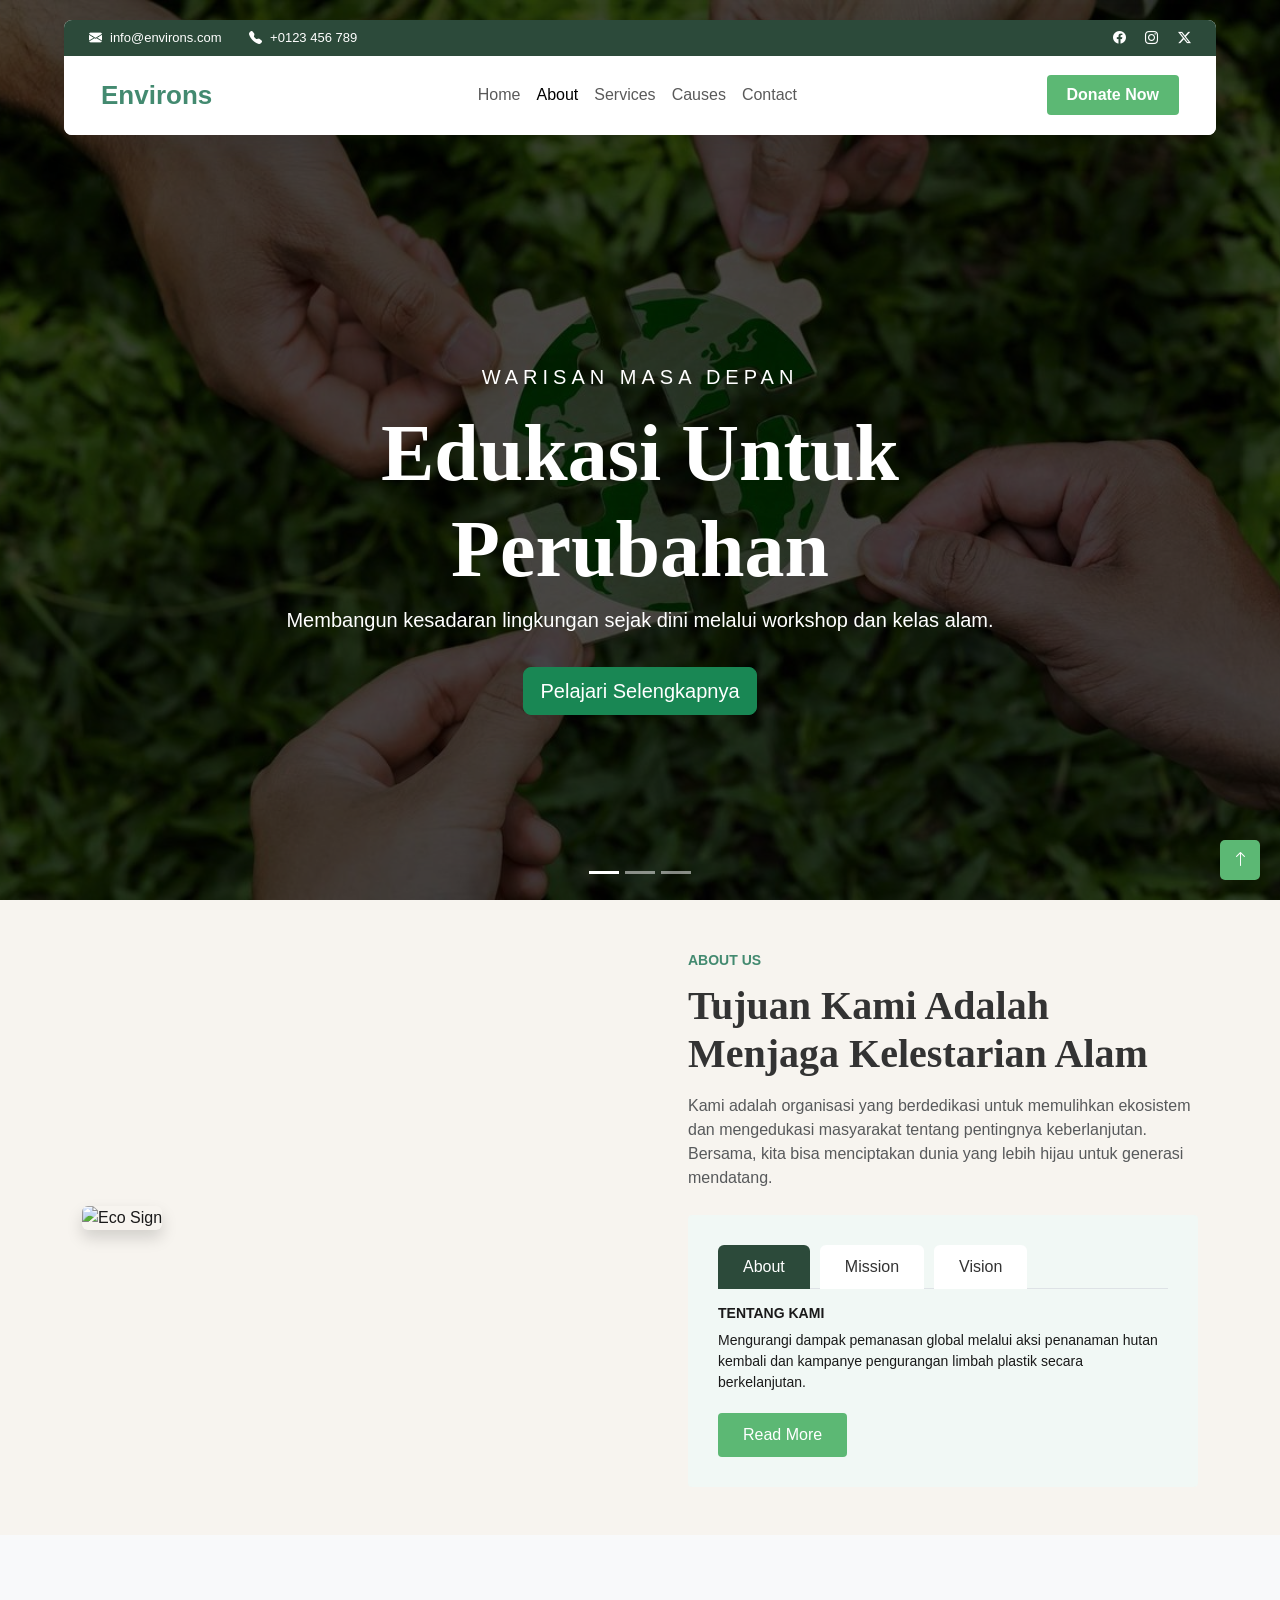
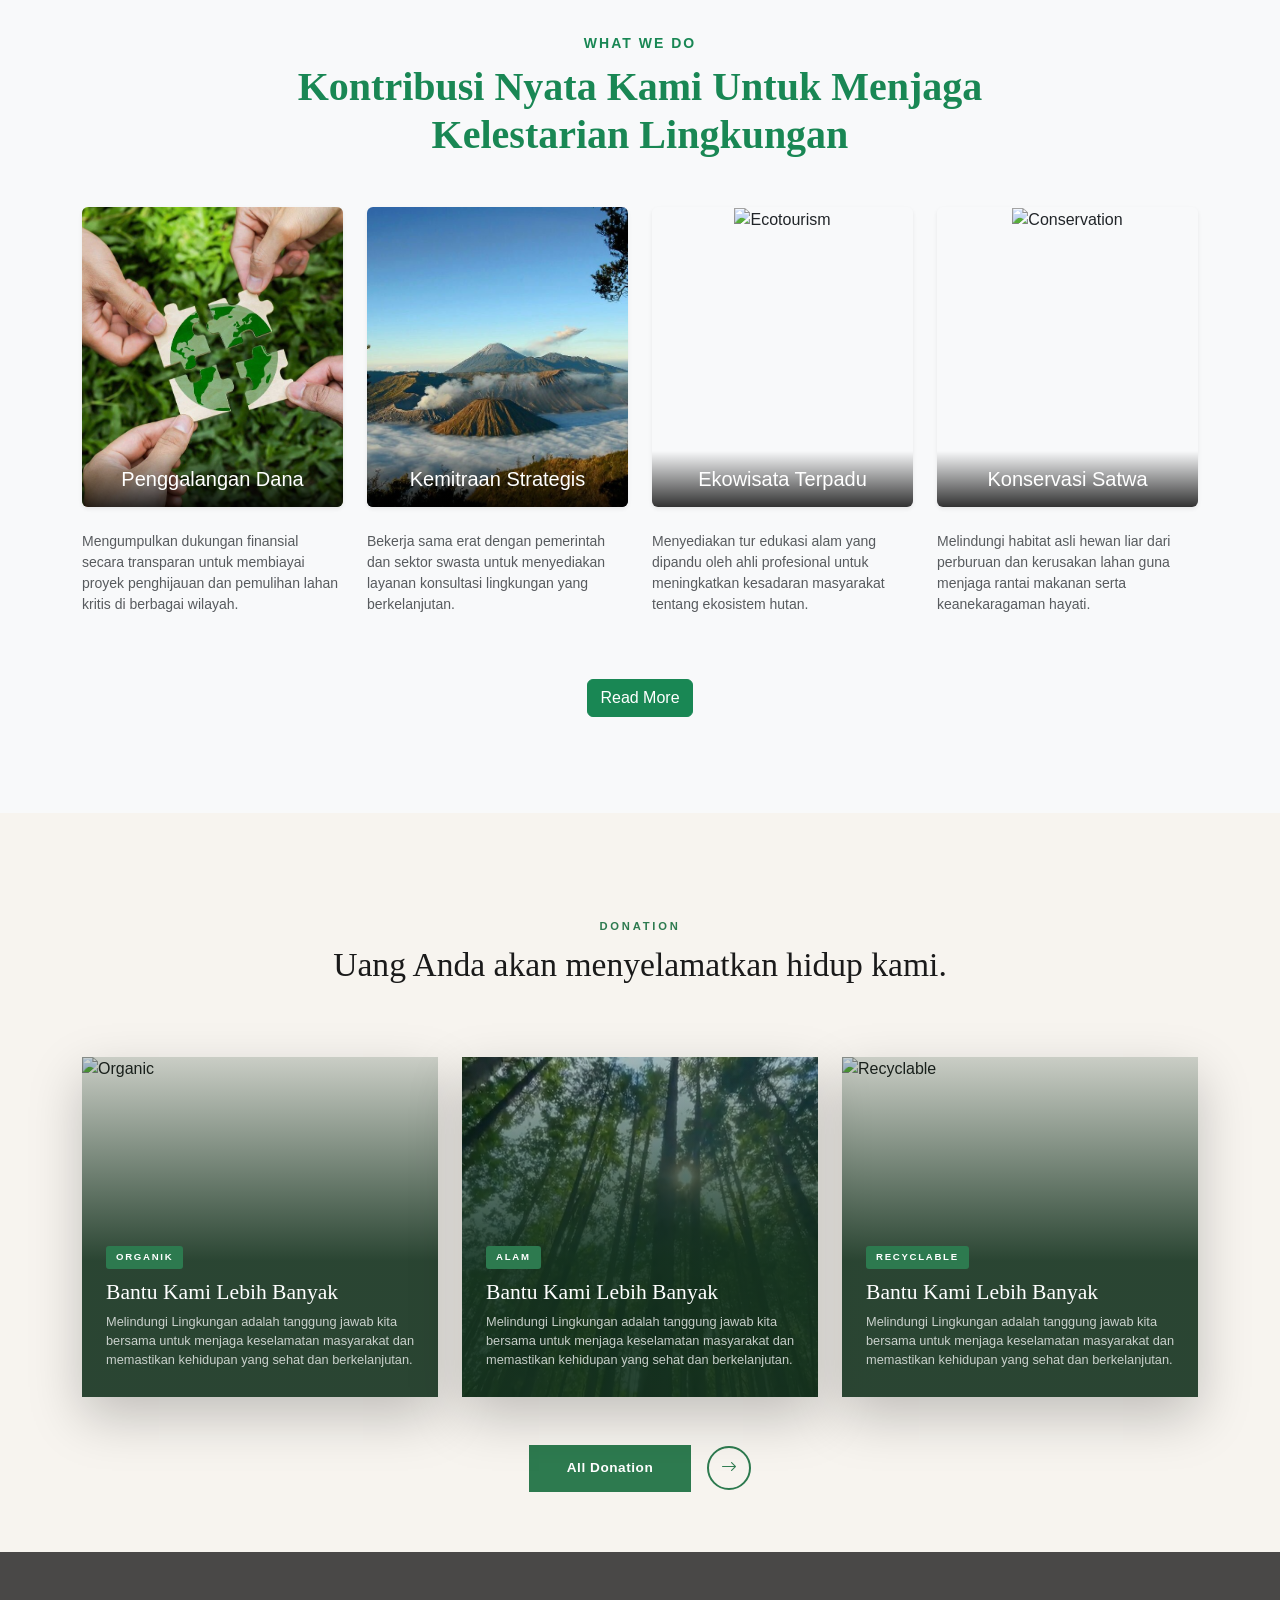
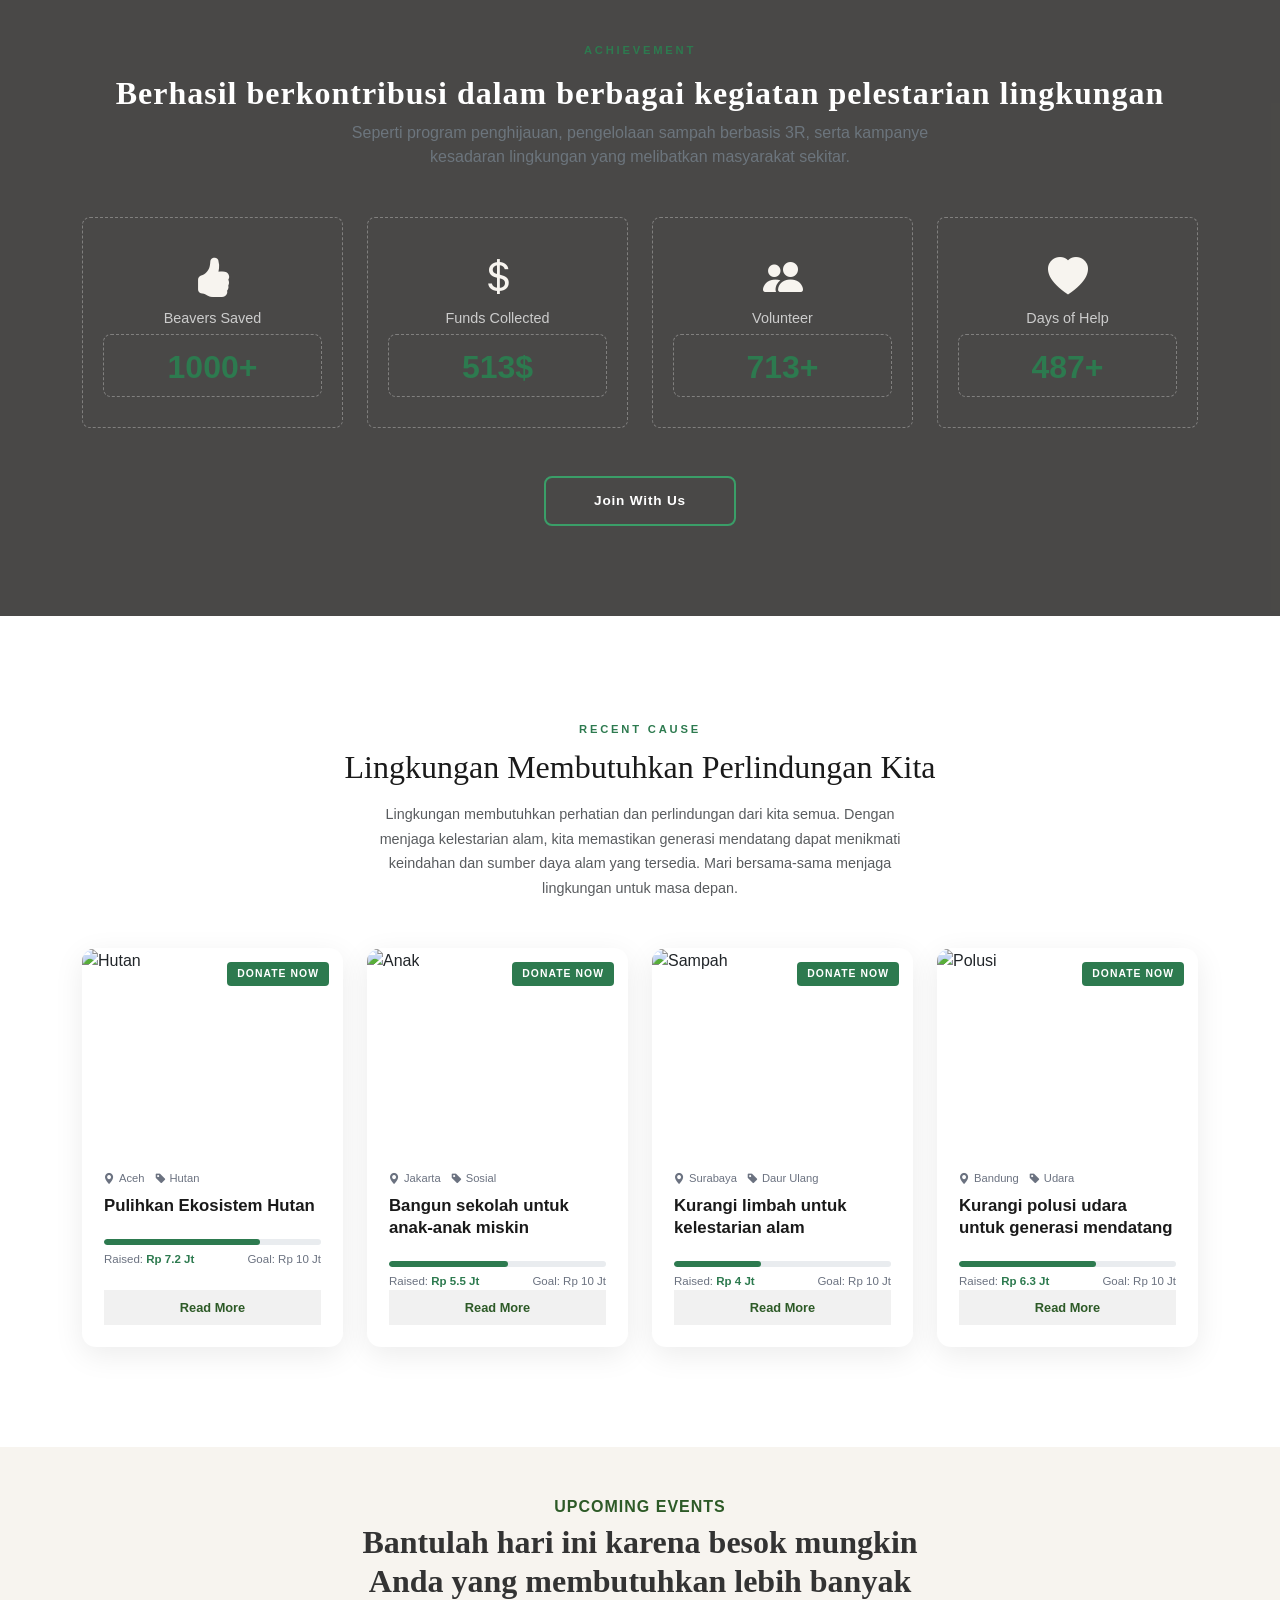
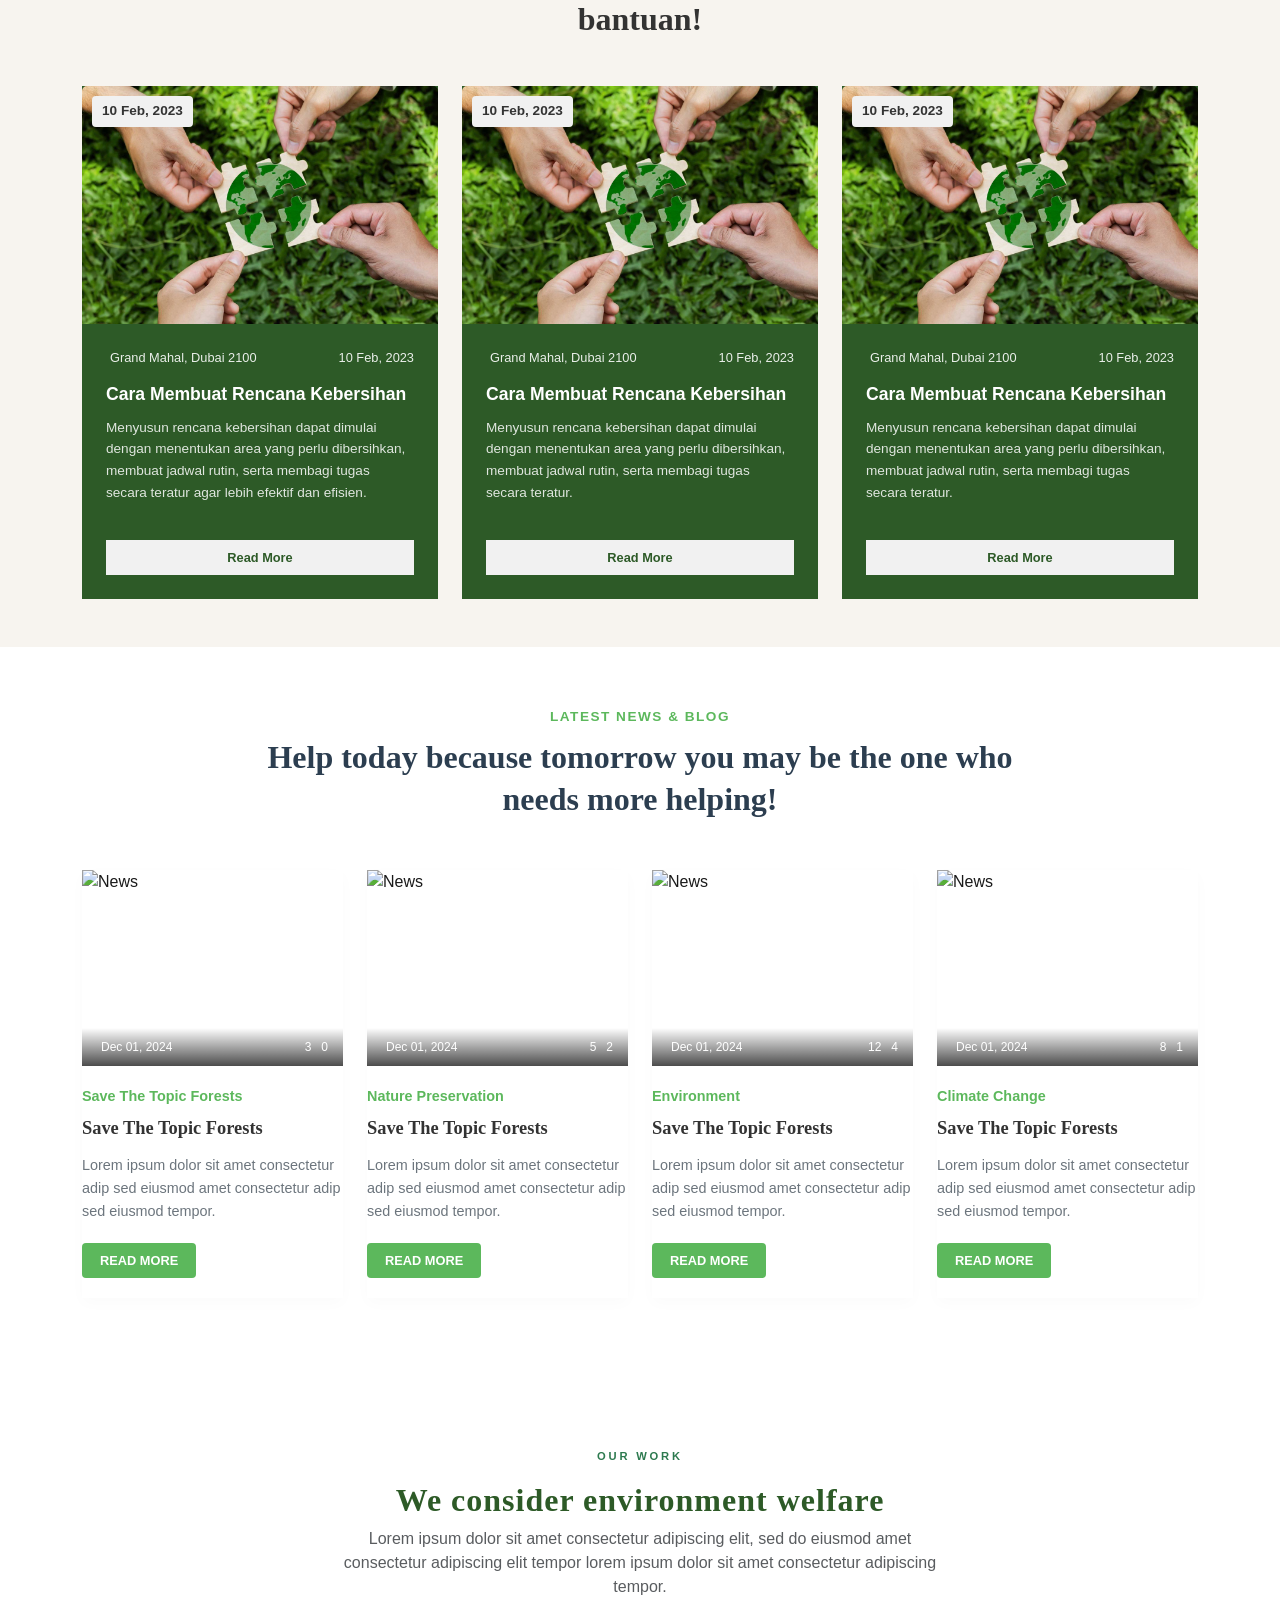
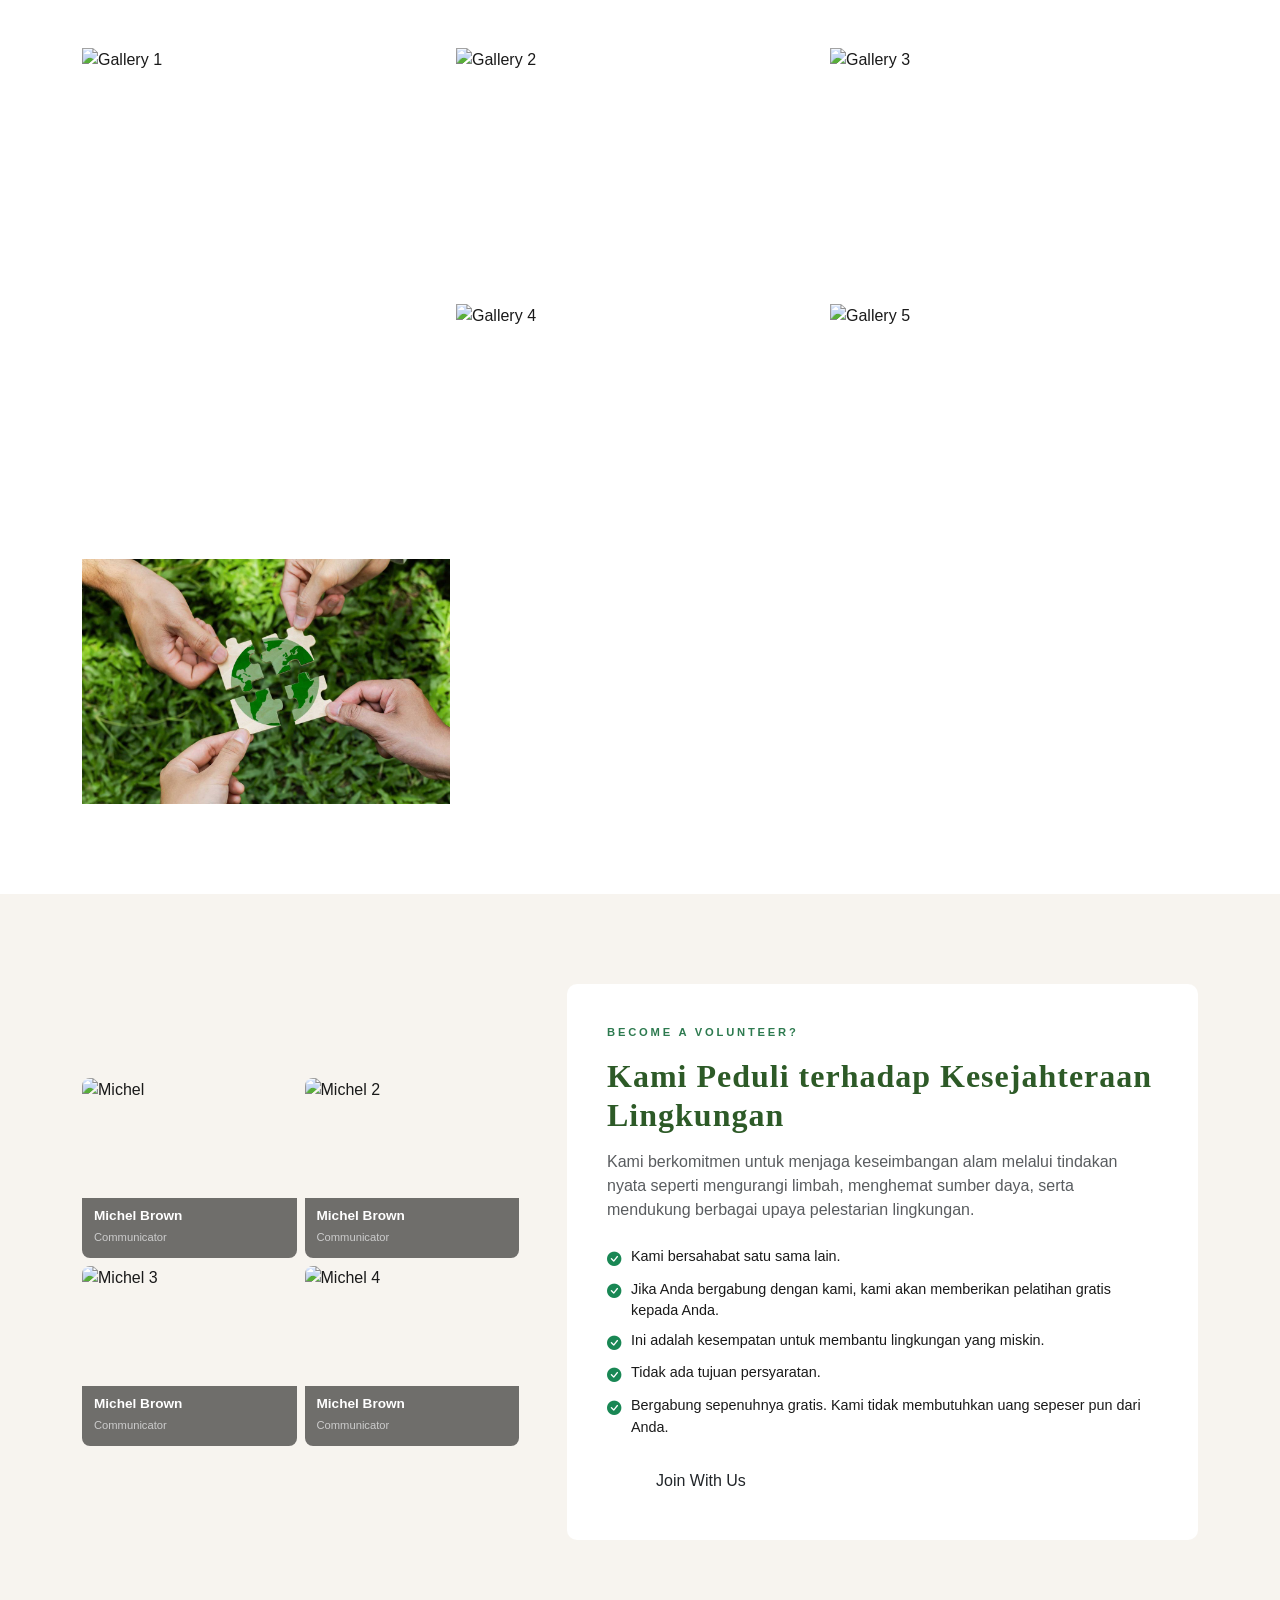
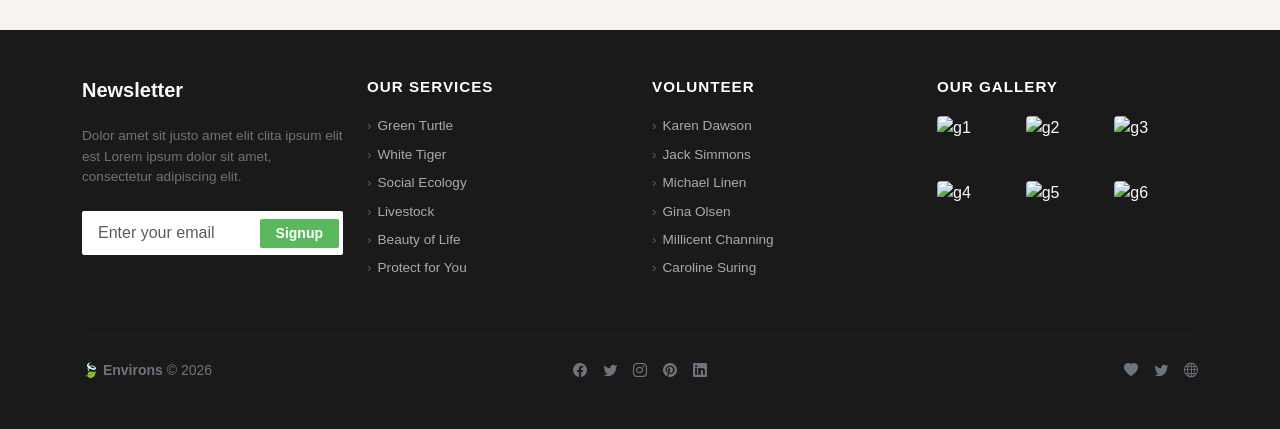
==== index.html @ 81655f11 "Add files via upload" ====
<!DOCTYPE html>
<html lang="id">
<head>
    <meta charset="UTF-8">
    <meta name="viewport" content="width=device-width, initial-scale=1.0">
    <title>Environs - Hero Slider</title>
    
    <link href="https://cdn.jsdelivr.net/npm/bootstrap@5.3.0/dist/css/bootstrap.min.css" rel="stylesheet">
    <link rel="stylesheet" href="https://cdn.jsdelivr.net/npm/bootstrap-icons@1.11.1/font/bootstrap-icons.css">
    <link rel="stylesheet" href="assets/css/style.css">
</head>
<body>

    <header id="mainHeader">
        <div class="topbar d-flex justify-content-between align-items-center">
            <div>
                <i class="bi bi-envelope-fill me-2"></i>info@environs.com
                <i class="bi bi-telephone-fill ms-4 me-2"></i>+0123 456 789
            </div>
            <div class="d-none d-md-block">
                <a href="#" class="text-white ms-3"><i class="bi bi-facebook"></i></a>
                <a href="#" class="text-white ms-3"><i class="bi bi-instagram"></i></a>
                <a href="#" class="text-white ms-3"><i class="bi bi-twitter-x"></i></a>
            </div>
        </div>

        <nav class="navbar navbar-expand-lg navbar-light">
            <div class="container-fluid">
                <a class="navbar-brand" href="#">Environs</a>
                <button class="navbar-toggler" type="button" data-bs-toggle="collapse" data-bs-target="#navbarNav">
                    <span class="navbar-toggler-icon"></span>
                </button>
                <div class="collapse navbar-collapse" id="navbarNav">
                    <ul class="navbar-nav mx-auto">
                        <li class="nav-item"><a class="nav-link" href="#">Home</a></li>
                        <li class="nav-item"><a class="nav-link active" href="#about">About</a></li>
                        <li class="nav-item"><a class="nav-link" href="#services">Services</a></li>
                        <li class="nav-item"><a class="nav-link" href="#recent-causes">Causes</a></li>
                        <li class="nav-item"><a class="nav-link" href="#footer">Contact</a></li>
                    </ul>
                    <a href="#" class="btn-donate">Donate Now</a>
                </div>
            </div>
        </nav>
    </header>

    <div id="heroCarousel" class="carousel slide carousel-fade hero-slider" data-bs-ride="carousel">
        <div class="carousel-indicators">
            <button type="button" data-bs-target="#heroCarousel" data-bs-slide-to="0" class="active"></button>
            <button type="button" data-bs-target="#heroCarousel" data-bs-slide-to="1"></button>
            <button type="button" data-bs-target="#heroCarousel" data-bs-slide-to="2"></button>
        </div>

        <div class="carousel-inner">
            <div class="carousel-item active" style="background-image: url('assets/lb1.jpg');">
                <div class="carousel-caption">
                    <h5 class="text-uppercase mb-3" style="letter-spacing: 5px;">Warisan Masa Depan</h5>
                    <h1 class="display-1 fw-bold">Edukasi Untuk<br>Perubahan</h1>
                    <p class="lead px-md-5">Membangun kesadaran lingkungan sejak dini melalui workshop dan kelas alam.</p>
                    <a href="#" class="btn btn-success btn-lg mt-3">Pelajari Selengkapnya</a>
                </div>
            </div>

            <div class="carousel-item" style="background-image: url('assets/lb2.jpg');">
                <div class="carousel-caption">
                    <h5 class="text-uppercase mb-3" style="letter-spacing: 5px;">Aksi Nyata</h5>
                    <h1 class="display-1 fw-bold">Reboisasi Untuk<br>Dunia</h1>
                    <p class="lead px-md-5">Mari menanam pohon bersama untuk udara yang lebih bersih bagi anak cucu kita.</p>
                    <a href="#" class="btn btn-success btn-lg mt-3">Gabung Relawan</a>
                </div>
            </div>

            <div class="carousel-item" style="background-image: url('assets/lb4.jpg');">
                <div class="carousel-caption">
                    <h5 class="text-uppercase mb-3" style="letter-spacing: 5px;">Energi Terbarukan</h5>
                    <h1 class="display-1 fw-bold">Inovasi Teknologi<br>Hijau</h1>
                    <p class="lead px-md-5">Memanfaatkan tenaga surya dan angin untuk masa depan energi yang berkelanjutan.</p>
                    <a href="#" class="btn btn-success btn-lg mt-3">Lihat Proyek Kami</a>
                </div>
            </div>
        </div>

        <button class="carousel-control-prev" type="button" data-bs-target="#heroCarousel" data-bs-slide="prev">
            <span class="carousel-control-prev-icon"></span>
        </button>
        <button class="carousel-control-next" type="button" data-bs-target="#heroCarousel" data-bs-slide="next">
            <span class="carousel-control-next-icon"></span>
        </button>
    </div>

    <section class="about-section py-5" id="about">
        <div class="container">
            <div class="row align-items-center">
                <div class="col-lg-6">
                    <img src="https://images.unsplash.com/photo-1542601906990-b4d3fb778b09?q=80&w=1000" class="img-fluid rounded shadow" alt="Eco Sign">
                </div>
                <div class="col-lg-6 ps-lg-5">
                    <span class="about-badge">About Us</span>
                    <h2 class="about-title display-6">Tujuan Kami Adalah Menjaga Kelestarian Alam</h2>
                    <p class="text-muted mt-3">Kami adalah organisasi yang berdedikasi untuk memulihkan ekosistem dan mengedukasi masyarakat tentang pentingnya keberlanjutan. Bersama, kita bisa menciptakan dunia yang lebih hijau untuk generasi mendatang.</p>
                    
                    <div class="tab-box">
                        <nav class="nav nav-tabs nav-tabs-custom mb-3" id="nav-tab" role="tablist">
                            <button class="nav-link active" data-bs-toggle="tab" data-bs-target="#tab-about">About</button>
                            <button class="nav-link" data-bs-toggle="tab" data-bs-target="#tab-mission">Mission</button>
                            <button class="nav-link" data-bs-toggle="tab" data-bs-target="#tab-vision">Vision</button>
                        </nav>
                        <div class="tab-content" id="nav-tabContent">
                            <div class="tab-pane fade show active" id="tab-about">
                                <h6 class="fw-bold text-uppercase small">Tentang Kami</h6>
                                <p class="small mb-0">Mengurangi dampak pemanasan global melalui aksi penanaman hutan kembali dan kampanye pengurangan limbah plastik secara berkelanjutan.</p>
                            </div>
                        </div>
                        <button class="btn-readmore">Read More</button>
                    </div>
                </div>
            </div>
        </div>
    </section>

<section class="py-5 bg-light">
    <div class="container text-center py-5">
        <span class="text-success fw-bold text-uppercase small" style="letter-spacing: 2px;">What We Do</span>
        <h2 class="display-6 text-success fw-bold mt-2 mb-5">Kontribusi Nyata Kami Untuk Menjaga<br class="d-none d-lg-block"> Kelestarian Lingkungan</h2>
        
        <div class="row g-4">
            <div class="col-md-6 col-lg-3">
                <div class="card h-100 border-0 bg-transparent">
                    <div class="position-relative overflow-hidden rounded shadow-sm" style="height: 300px;">
                        <img src="assets/lb1.jpg" class="w-100 h-100 object-fit-cover" alt="Fundraising">
                        <div class="position-absolute bottom-0 start-0 w-100 p-3" style="background: linear-gradient(transparent, rgba(0,0,0,0.8));">
                            <h5 class="text-white mb-0">Penggalangan Dana</h5>
                        </div>
                    </div>
                    <div class="card-body px-0 text-start">
                        <p class="text-muted small">Mengumpulkan dukungan finansial secara transparan untuk membiayai proyek penghijauan dan pemulihan lahan kritis di berbagai wilayah.</p>
                    </div>
                </div>
            </div>

            <div class="col-md-6 col-lg-3">
                <div class="card h-100 border-0 bg-transparent">
                    <div class="position-relative overflow-hidden rounded shadow-sm" style="height: 300px;">
                        <img src="assets/lb2.jpg" class="w-100 h-100 object-fit-cover" alt="Partnership">
                        <div class="position-absolute bottom-0 start-0 w-100 p-3" style="background: linear-gradient(transparent, rgba(0,0,0,0.8));">
                            <h5 class="text-white mb-0">Kemitraan Strategis</h5>
                        </div>
                    </div>
                    <div class="card-body px-0 text-start">
                        <p class="text-muted small">Bekerja sama erat dengan pemerintah dan sektor swasta untuk menyediakan layanan konsultasi lingkungan yang berkelanjutan.</p>
                    </div>
                </div>
            </div>

            <div class="col-md-6 col-lg-3">
                <div class="card h-100 border-0 bg-transparent">
                    <div class="position-relative overflow-hidden rounded shadow-sm" style="height: 300px;">
                        <img src="https://images.unsplash.com/photo-1530521954074-e64f6810b32d?q=80&w=800" class="w-100 h-100 object-fit-cover" alt="Ecotourism">
                        <div class="position-absolute bottom-0 start-0 w-100 p-3" style="background: linear-gradient(transparent, rgba(0,0,0,0.8));">
                            <h5 class="text-white mb-0">Ekowisata Terpadu</h5>
                        </div>
                    </div>
                    <div class="card-body px-0 text-start">
                        <p class="text-muted small">Menyediakan tur edukasi alam yang dipandu oleh ahli profesional untuk meningkatkan kesadaran masyarakat tentang ekosistem hutan.</p>
                    </div>
                </div>
            </div>

            <div class="col-md-6 col-lg-3">
                <div class="card h-100 border-0 bg-transparent">
                    <div class="position-relative overflow-hidden rounded shadow-sm" style="height: 300px;">
                        <img src="https://images.unsplash.com/photo-1546182990-dffeafbe841d?q=80&w=800" class="w-100 h-100 object-fit-cover" alt="Conservation">
                        <div class="position-absolute bottom-0 start-0 w-100 p-3" style="background: linear-gradient(transparent, rgba(0,0,0,0.8));">
                            <h5 class="text-white mb-0">Konservasi Satwa</h5>
                        </div>
                    </div>
                    <div class="card-body px-0 text-start">
                        <p class="text-muted small">Melindungi habitat asli hewan liar dari perburuan dan kerusakan lahan guna menjaga rantai makanan serta keanekaragaman hayati.</p>
                    </div>
                </div>
            </div>
              <div class="text-center">
              <a class="btn btn-success">Read More</a>
            </div>
        </div>
    </div>
</section>

<!-- ════════════════════════════════════════════
     SECTION 1 – SERVICES / CAUSES (Cards)
════════════════════════════════════════════ -->
<section id="services">
  <div class="container">

    <div class="text-center mb-5">
      <span class="section-label">DONATION</span>
      <h2 class="mt-2 mb-0" style="font-size:2.1rem;">Uang Anda akan menyelamatkan hidup kami.</h2>
    </div>

    <!-- 3 overlapping cards (negative margin effect) -->
    <div class="row g-4 services-cards-wrapper mt-4">

      <div class="col-md-4">
        <div class="service-card">
          <img src="https://images.unsplash.com/photo-1501854140801-50d01698950b?w=600&q=80" alt="Organic"/>
          <div class="service-card-body">
            <div class="service-badge">Organik</div>
            <h4>Bantu Kami Lebih Banyak</h4>
            <p>Melindungi Lingkungan adalah tanggung jawab kita bersama untuk menjaga keselamatan masyarakat dan memastikan kehidupan yang sehat dan berkelanjutan.</p>
          </div>
        </div>
      </div>

      <div class="col-md-4">
        <div class="service-card">
          <img src="assets/lb3.png" alt="Nature"/>
          <div class="service-card-body">
            <div class="service-badge">Alam</div>
            <h4>Bantu Kami Lebih Banyak</h4>
            <p>Melindungi Lingkungan adalah tanggung jawab kita bersama untuk menjaga keselamatan masyarakat dan memastikan kehidupan yang sehat dan berkelanjutan.</p>
          </div>
        </div>
      </div>

      <div class="col-md-4">
        <div class="service-card">
          <img src="https://images.unsplash.com/photo-1472214103451-9374bd1c798e?w=600&q=80" alt="Recyclable"/>
          <div class="service-card-body">
            <div class="service-badge">Recyclable</div>
            <h4>Bantu Kami Lebih Banyak</h4>
            <p>Melindungi Lingkungan adalah tanggung jawab kita bersama untuk menjaga keselamatan masyarakat dan memastikan kehidupan yang sehat dan berkelanjutan.</p>
          </div>
        </div>
      </div>

    </div><!-- /row -->

    <div class="text-center mt-5 d-flex align-items-center justify-content-center gap-3">
      <button class="btn btn-donate-all">All Donation</button>
      <a href="#" class="arrow-btn"><i class="bi bi-arrow-right"></i></a>
    </div>

  </div>
</section>


<!-- ═══════════════════════════════════ ACHIEVEMENT BANNER ═══════════════════════════════════ -->
<section id="achievement">
  <div class="container">
    <div class="text-center mb-5">
      <p class="section-label">Achievement</p>
      <h2 class="section-title text-white">Berhasil berkontribusi dalam berbagai kegiatan pelestarian lingkungan</h2>
      <p class="text-secondary mt-2 mx-auto" style="max-width:600px">Seperti program penghijauan, pengelolaan sampah berbasis 3R, serta kampanye kesadaran lingkungan yang melibatkan masyarakat sekitar.</p>
    </div>
    <div class="row g-4 mb-5">
      <div class="col-6 col-md-3">
        <div class="stat-box">
          <i class="bi bi-hand-thumbs-up-fill"></i>
          <p>Beavers Saved</p>
          <div class="stat-box1">
            <h3>1000+</h3>
        </div>
        </div>
      </div>
      <div class="col-6 col-md-3">
        <div class="stat-box">
          <i class="bi bi-currency-dollar"></i>
          <p>Funds Collected</p>
          <div class="stat-box1">
            <h3>513$</h3>
          </div>
        </div>
      </div>
      <div class="col-6 col-md-3">
        <div class="stat-box">
          <i class="bi bi-people-fill"></i>
          <p>Volunteer</p>
          <div class="stat-box1">
            <h3>713+</h3>
          </div>
        </div>
      </div>
      <div class="col-6 col-md-3">
        <div class="stat-box">
          <i class="bi bi-heart-fill"></i>
          <p>Days of Help</p>
          <div class="stat-box1">
             <h3>487+</h3>  
          </div>        
        </div>
      </div>
    </div>
    <div class="text-center">
      <a href="#volunteer" class="btn btn-green btn-join px-5">Join With Us</a>
    </div>
  </div>
</section>


<!-- ════════════════════════════════════════════
     SECTION 3 – RECENT CAUSES
════════════════════════════════════════════ -->
<section id="recent-causes">
  <div class="container">

    <div class="text-center mb-5">
      <span class="section-label">RECENT CAUSE</span>
      <h2 class="mt-2 mb-3" style="font-size:2rem;">Lingkungan Membutuhkan Perlindungan Kita</h2>
      <p class="text-muted mx-auto" style="max-width:560px; font-size:0.9rem; line-height:1.7;">
        Lingkungan membutuhkan perhatian dan perlindungan dari kita semua. Dengan menjaga kelestarian 
        alam, kita memastikan generasi mendatang dapat menikmati keindahan dan sumber daya alam yang 
        tersedia. Mari bersama-sama menjaga lingkungan untuk masa depan.
      </p>
    </div>

    <div class="row g-4">

      <!-- Card 1 -->
      <div class="col-sm-6 col-lg-3">
        <div class="card cause-card h-100">
          <div class="cause-img-wrap">
            <img src="https://images.unsplash.com/photo-1464822759023-fed622ff2c3b?w=400&q=80" alt="Hutan"/>
            <span class="donate-now-badge">Donate Now</span>
          </div>
          <div class="card-body d-flex flex-column">
            <div class="cause-meta">
              <span><i class="bi bi-geo-alt-fill"></i> Aceh</span>
              <span><i class="bi bi-tag-fill"></i> Hutan</span>
            </div>
            <h5>Pulihkan Ekosistem Hutan</h5>
            <div class="progress">
              <div class="progress-bar" style="width:72%"></div>
            </div>
            <div class="raised-info">
              <span>Raised: <strong>Rp 7.2 Jt</strong></span>
              <span>Goal: Rp 10 Jt</span>
            </div>
            <button class="btn btn-read-more mt-auto">Read More</button>
          </div>
        </div>
      </div>

      <!-- Card 2 -->
      <div class="col-sm-6 col-lg-3">
        <div class="card cause-card h-100">
          <div class="cause-img-wrap">
            <img src="https://images.unsplash.com/photo-1488521787991-ed7bbaae773c?w=400&q=80" alt="Anak"/>
            <span class="donate-now-badge">Donate Now</span>
          </div>
          <div class="card-body d-flex flex-column">
            <div class="cause-meta">
              <span><i class="bi bi-geo-alt-fill"></i> Jakarta</span>
              <span><i class="bi bi-tag-fill"></i> Sosial</span>
            </div>
            <h5>Bangun sekolah untuk anak-anak miskin</h5>
            <div class="progress">
              <div class="progress-bar" style="width:55%"></div>
            </div>
            <div class="raised-info">
              <span>Raised: <strong>Rp 5.5 Jt</strong></span>
              <span>Goal: Rp 10 Jt</span>
            </div>
            <button class="btn btn-read-more mt-auto">Read More</button>
          </div>
        </div>
      </div>

      <!-- Card 3 -->
      <div class="col-sm-6 col-lg-3">
        <div class="card cause-card h-100">
          <div class="cause-img-wrap">
            <img src="https://images.unsplash.com/photo-1532996122724-e3c354a0b15b?w=400&q=80" alt="Sampah"/>
            <span class="donate-now-badge">Donate Now</span>
          </div>
          <div class="card-body d-flex flex-column">
            <div class="cause-meta">
              <span><i class="bi bi-geo-alt-fill"></i> Surabaya</span>
              <span><i class="bi bi-tag-fill"></i> Daur Ulang</span>
            </div>
            <h5>Kurangi limbah untuk kelestarian alam</h5>
            <div class="progress">
              <div class="progress-bar" style="width:40%"></div>
            </div>
            <div class="raised-info">
              <span>Raised: <strong>Rp 4 Jt</strong></span>
              <span>Goal: Rp 10 Jt</span>
            </div>
            <button class="btn btn-read-more mt-auto">Read More</button>
          </div>
        </div>
      </div>

      <!-- Card 4 -->
      <div class="col-sm-6 col-lg-3">
        <div class="card cause-card h-100">
          <div class="cause-img-wrap">
            <img src="https://images.unsplash.com/photo-1599059813005-11265ba4b4ce?w=400&q=80" alt="Polusi"/>
            <span class="donate-now-badge">Donate Now</span>
          </div>
          <div class="card-body d-flex flex-column">
            <div class="cause-meta">
              <span><i class="bi bi-geo-alt-fill"></i> Bandung</span>
              <span><i class="bi bi-tag-fill"></i> Udara</span>
            </div>
            <h5>Kurangi polusi udara untuk generasi mendatang</h5>
            <div class="progress">
              <div class="progress-bar" style="width:63%"></div>
            </div>
            <div class="raised-info">
              <span>Raised: <strong>Rp 6.3 Jt</strong></span>
              <span>Goal: Rp 10 Jt</span>
            </div>
            <button class="btn btn-read-more mt-auto">Read More</button>
          </div>
        </div>
      </div>

    </div><!-- /row -->
  </div>
</section>

<div class="container py-5 text-center">
    <p class="section-title mb-1">UPCOMING EVENTS</p>
    <h2 class="section-subtitle mb-5">Bantulah hari ini karena besok mungkin Anda yang membutuhkan lebih banyak bantuan!</h2>

    <div class="row g-4 text-start">
        <div class="col-md-4">
            <div class="card event-card">
                <div class="event-image-wrapper">
                    <img src="assets/lb1.jpg" class="card-img-top" alt="Event 1">
                    <div class="date-badge">10 Feb, 2023</div>
                </div>
                <div class="card-body">
                    <div class="row event-meta">
                        <div class="col-7">
                            <i class="fas fa-map-marker-alt me-1"></i> Grand Mahal, Dubai 2100
                        </div>
                        <div class="col-5 text-end">
                            <i class="fas fa-clock me-1"></i> 10 Feb, 2023
                        </div>
                    </div>
                    <h5 class="event-title">Cara Membuat Rencana Kebersihan</h5>
                    <p class="event-text">
                        Menyusun rencana kebersihan dapat dimulai dengan menentukan area yang perlu dibersihkan, membuat jadwal rutin, serta membagi tugas secara teratur agar lebih efektif dan efisien.
                    </p>
                    <a href="#" class="btn btn-read-more">Read More</a>
                </div>
            </div>
        </div>

        <div class="col-md-4">
            <div class="card event-card">
                <div class="event-image-wrapper">
                    <img src="assets/lb1.jpg" class="card-img-top" alt="Event 2">
                    <div class="date-badge">10 Feb, 2023</div>
                </div>
                <div class="card-body">
                    <div class="row event-meta">
                        <div class="col-7">
                            <i class="fas fa-map-marker-alt me-1"></i> Grand Mahal, Dubai 2100
                        </div>
                        <div class="col-5 text-end">
                            <i class="fas fa-clock me-1"></i> 10 Feb, 2023
                        </div>
                    </div>
                    <h5 class="event-title">Cara Membuat Rencana Kebersihan</h5>
                    <p class="event-text">
                        Menyusun rencana kebersihan dapat dimulai dengan menentukan area yang perlu dibersihkan, membuat jadwal rutin, serta membagi tugas secara teratur.
                    </p>
                    <a href="#" class="btn btn-read-more">Read More</a>
                </div>
            </div>
        </div>

        <div class="col-md-4">
            <div class="card event-card">
                <div class="event-image-wrapper">
                    <img src="assets/lb1.jpg" class="card-img-top" alt="Event 3">
                    <div class="date-badge">10 Feb, 2023</div>
                </div>
                <div class="card-body">
                    <div class="row event-meta">
                        <div class="col-7">
                            <i class="fas fa-map-marker-alt me-1"></i> Grand Mahal, Dubai 2100
                        </div>
                        <div class="col-5 text-end">
                            <i class="fas fa-clock me-1"></i> 10 Feb, 2023
                        </div>
                    </div>
                    <h5 class="event-title">Cara Membuat Rencana Kebersihan</h5>
                    <p class="event-text">
                        Menyusun rencana kebersihan dapat dimulai dengan menentukan area yang perlu dibersihkan, membuat jadwal rutin, serta membagi tugas secara teratur.
                    </p>
                    <a href="#" class="btn btn-read-more">Read More</a>
                </div>
            </div>
        </div>
    </div>
</div>

<div class="ln-section-wrapper">
    <div class="container">
        
        <div class="ln-header-group">
            <span class="ln-tagline">LATEST NEWS & BLOG</span>
            <h2 class="ln-main-title">Help today because tomorrow you may be the one who needs more helping!</h2>
        </div>

        <div class="row g-4">
            
            <div class="col-lg-3 col-md-6">
                <div class="ln-card-item">
                    <div class="ln-img-container">
                        <img src="https://images.unsplash.com/photo-1441974231531-c6227db76b6e?w=400" alt="News">
                        <div class="ln-img-overlay">
                            <span><i class="far fa-clock me-1"></i> Dec 01, 2024</span>
                            <span>
                                <i class="far fa-heart"></i> 3 &nbsp;
                                <i class="far fa-comment"></i> 0
                            </span>
                        </div>
                    </div>
                    <div class="ln-content-body">
                        <a href="#" class="ln-category-label">Save The Topic Forests</a>
                        <h3 class="ln-post-title">Save The Topic Forests</h3>
                        <p class="ln-post-excerpt">Lorem ipsum dolor sit amet consectetur adip sed eiusmod amet consectetur adip sed eiusmod tempor.</p>
                        <a href="#" class="ln-btn-action">Read More</a>
                    </div>
                </div>
            </div>

            <div class="col-lg-3 col-md-6">
                <div class="ln-card-item">
                    <div class="ln-img-container">
                        <img src="https://images.unsplash.com/photo-1472214103451-9374bd1c798e?w=400" alt="News">
                        <div class="ln-img-overlay">
                            <span><i class="far fa-clock me-1"></i> Dec 01, 2024</span>
                            <span><i class="far fa-heart"></i> 5 &nbsp; <i class="far fa-comment"></i> 2</span>
                        </div>
                    </div>
                    <div class="ln-content-body">
                        <a href="#" class="ln-category-label">Nature Preservation</a>
                        <h3 class="ln-post-title">Save The Topic Forests</h3>
                        <p class="ln-post-excerpt">Lorem ipsum dolor sit amet consectetur adip sed eiusmod amet consectetur adip sed eiusmod tempor.</p>
                        <a href="#" class="ln-btn-action">Read More</a>
                    </div>
                </div>
            </div>

            <div class="col-lg-3 col-md-6">
                <div class="ln-card-item">
                    <div class="ln-img-container">
                        <img src="https://images.unsplash.com/photo-1447752875215-b2761acb3c5d?w=400" alt="News">
                        <div class="ln-img-overlay">
                            <span><i class="far fa-clock me-1"></i> Dec 01, 2024</span>
                            <span><i class="far fa-heart"></i> 12 &nbsp; <i class="far fa-comment"></i> 4</span>
                        </div>
                    </div>
                    <div class="ln-content-body">
                        <a href="#" class="ln-category-label">Environment</a>
                        <h3 class="ln-post-title">Save The Topic Forests</h3>
                        <p class="ln-post-excerpt">Lorem ipsum dolor sit amet consectetur adip sed eiusmod amet consectetur adip sed eiusmod tempor.</p>
                        <a href="#" class="ln-btn-action">Read More</a>
                    </div>
                </div>
            </div>

            <div class="col-lg-3 col-md-6">
                <div class="ln-card-item">
                    <div class="ln-img-container">
                        <img src="https://images.unsplash.com/photo-1425913397330-cf8af2ff40a1?w=400" alt="News">
                        <div class="ln-img-overlay">
                            <span><i class="far fa-clock me-1"></i> Dec 01, 2024</span>
                            <span><i class="far fa-heart"></i> 8 &nbsp; <i class="far fa-comment"></i> 1</span>
                        </div>
                    </div>
                    <div class="ln-content-body">
                        <a href="#" class="ln-category-label">Climate Change</a>
                        <h3 class="ln-post-title">Save The Topic Forests</h3>
                        <p class="ln-post-excerpt">Lorem ipsum dolor sit amet consectetur adip sed eiusmod amet consectetur adip sed eiusmod tempor.</p>
                        <a href="#" class="ln-btn-action">Read More</a>
                    </div>
                </div>
            </div>

        </div>
    </div>
</div>

<!-- ═══════════════════════════════════ GALLERY ═══════════════════════════════════ -->
<section id="gallery">
  <div class="container">
    <div class="text-center mb-5">
      <p class="section-label">Our Work</p>
      <h2 class="section-title">We consider environment welfare</h2>
      <p class="text-muted mx-auto mt-2" style="max-width:600px">Lorem ipsum dolor sit amet consectetur adipiscing elit, sed do eiusmod amet consectetur adipiscing elit tempor lorem ipsum dolor sit amet consectetur adipiscing tempor.</p>
    </div>
    <div class="gallery-grid">
      <div class="gallery-item" onclick="openLightbox('https://images.unsplash.com/photo-1488521787991-ed7bbaae773c?w=1200&q=80')">
        <img src="https://images.unsplash.com/photo-1488521787991-ed7bbaae773c?w=800&q=80" alt="Gallery 1" />
        <div class="gallery-overlay">
          <i class="bi bi-plus-circle-fill"></i>
          <span>Beauty Of Life</span>
        </div>
      </div>
      <div class="gallery-item" onclick="openLightbox('https://images.unsplash.com/photo-1506905925346-21bda4d32df4?w=1200&q=80')">
        <img src="https://images.unsplash.com/photo-1506905925346-21bda4d32df4?w=700&q=80" alt="Gallery 2" />
        <div class="gallery-overlay">
          <i class="bi bi-plus-circle-fill"></i>
          <span>Beauty Of Life</span>
        </div>
      </div>
      <div class="gallery-item" onclick="openLightbox('https://images.unsplash.com/photo-1542601906990-b4d3fb778b09?w=1200&q=80')">
        <img src="https://images.unsplash.com/photo-1542601906990-b4d3fb778b09?w=700&q=80" alt="Gallery 3" />
        <div class="gallery-overlay">
          <i class="bi bi-plus-circle-fill"></i>
          <span>Beauty Of Life</span>
        </div>
      </div>
      <div class="gallery-item" onclick="openLightbox('https://images.unsplash.com/photo-1569154941061-e231b4725ef1?w=1200&q=80')">
        <img src="https://images.unsplash.com/photo-1569154941061-e231b4725ef1?w=700&q=80" alt="Gallery 4" />
        <div class="gallery-overlay">
          <i class="bi bi-plus-circle-fill"></i>
          <span>Beauty Of Life</span>
        </div>
      </div>
      <div class="gallery-item" onclick="openLightbox('https://images.unsplash.com/photo-1532996122724-e3c354a0b15b?w=1200&q=80')">
        <img src="https://images.unsplash.com/photo-1532996122724-e3c354a0b15b?w=700&q=80" alt="Gallery 5" />
        <div class="gallery-overlay">
          <i class="bi bi-plus-circle-fill"></i>
          <span>Beauty Of Life</span>
        </div>
      </div>
      <div class="gallery-item" onclick="openLightbox('https://images.unsplash.com/photo-1504684348861-2b17fe5bea0f?w=1200&q=80')">
        <img src="assets/lb1.jpg" alt="Gallery 6" />
        <div class="gallery-overlay">
          <i class="bi bi-plus-circle-fill"></i>
          <span>Beauty Of Life</span>
        </div>
      </div>
    </div>
  </div>
</section>

<!-- ═══════════════════════════════════ VOLUNTEER ═══════════════════════════════════ -->
<section id="volunteer">
  <div class="container">
    <div class="row g-5 align-items-center">
      <!-- Volunteer Grid -->
      <div class="col-lg-5">
        <div class="vol-grid">
          <div class="vol-card">
            <img src="https://images.unsplash.com/photo-1544005313-94ddf0286df2?w=400&q=80" alt="Michel" />
            <div class="vol-card-info">
              <h6>Michel Brown</h6>
              <small>Communicator</small>
            </div>
            <div class="vol-social">
              <a href="#"><i class="bi bi-facebook"></i></a>
              <a href="#"><i class="bi bi-twitter-x"></i></a>
              <a href="#"><i class="bi bi-instagram"></i></a>
            </div>
          </div>
          <div class="vol-card">
            <img src="https://images.unsplash.com/photo-1507003211169-0a1dd7228f2d?w=400&q=80" alt="Michel 2" />
            <div class="vol-card-info">
              <h6>Michel Brown</h6>
              <small>Communicator</small>
            </div>
            <div class="vol-social">
              <a href="#"><i class="bi bi-facebook"></i></a>
              <a href="#"><i class="bi bi-twitter-x"></i></a>
              <a href="#"><i class="bi bi-instagram"></i></a>
            </div>
          </div>
          <div class="vol-card">
            <img src="https://images.unsplash.com/photo-1438761681033-6461ffad8d80?w=400&q=80" alt="Michel 3" />
            <div class="vol-card-info">
              <h6>Michel Brown</h6>
              <small>Communicator</small>
            </div>
            <div class="vol-social">
              <a href="#"><i class="bi bi-facebook"></i></a>
              <a href="#"><i class="bi bi-twitter-x"></i></a>
              <a href="#"><i class="bi bi-instagram"></i></a>
            </div>
          </div>
          <div class="vol-card">
            <img src="https://images.unsplash.com/photo-1472099645785-5658abf4ff4e?w=400&q=80" alt="Michel 4" />
            <div class="vol-card-info">
              <h6>Michel Brown</h6>
              <small>Communicator</small>
            </div>
            <div class="vol-social">
              <a href="#"><i class="bi bi-facebook"></i></a>
              <a href="#"><i class="bi bi-twitter-x"></i></a>
              <a href="#"><i class="bi bi-instagram"></i></a>
            </div>
          </div>
        </div>
      </div>
      <!-- Volunteer Text -->
      <div class="col-lg-7">
        <div class="volunteer-left">
          <p class="section-label">Become a Volunteer?</p>
          <h2 class="section-title mb-3">Kami Peduli terhadap Kesejahteraan Lingkungan</h2>
          <p class="text-muted mb-4">Kami berkomitmen untuk menjaga keseimbangan alam melalui tindakan nyata seperti mengurangi limbah, menghemat sumber daya, serta mendukung berbagai upaya pelestarian lingkungan.</p>
          <ul class="vol-check list-unstyled mb-4">
            <li><i class="bi bi-check-circle-fill text-success"></i> Kami bersahabat satu sama lain.</li>
            <li><i class="bi bi-check-circle-fill text-success"></i> Jika Anda bergabung dengan kami, kami akan memberikan pelatihan gratis kepada Anda.</li>
            <li><i class="bi bi-check-circle-fill text-success"></i> Ini adalah kesempatan untuk membantu lingkungan yang miskin.</li>
            <li><i class="bi bi-check-circle-fill text-success"></i> Tidak ada tujuan persyaratan.</li>
            <li><i class="bi bi-check-circle-fill text-success"></i> Bergabung sepenuhnya gratis. Kami tidak membutuhkan uang sepeser pun dari Anda.</li>
          </ul>
          <a href="#" class="btn btn-green px-5">Join With Us</a>
        </div>
      </div>
    </div>
  </div>
</section>

<!-- ═══════════════════════════════════ FOOTER ═══════════════════════════════════ -->
<footer class="py-5 text-light" id="footer" style="background-color: #1a1a1a;">
  <div class="container">
    <div class="row gy-4">
      
      <div class="col-lg-3 col-md-6">
        <h5 class="fw-bold mb-4">Newsletter</h5>
        <p class="text-secondary small mb-4">
          Dolor amet sit justo amet elit clita ipsum elit est Lorem ipsum dolor sit amet, consectetur adipiscing elit.
        </p>
        <div class="d-flex align-items-center bg-white p-1" style="border-radius: 2px;">
          <input type="email" class="form-control border-0 shadow-none small" placeholder="Enter your email" style="background: transparent;">
          <button class="btn btn-success fw-bold btn-sm px-3" style="background-color: #5cb85c; border: none; border-radius: 2px;">Signup</button>
        </div>
      </div>

      <div class="col-md-3">
          <h6>Our Services</h6>
          <ul>
            <li><a href="#">Green Turtle</a></li>
            <li><a href="#">White Tiger</a></li>
            <li><a href="#">Social Ecology</a></li>
            <li><a href="#">Livestock</a></li>
            <li><a href="#">Beauty of Life</a></li>
            <li><a href="#">Protect for You</a></li>
          </ul>
        </div>
        <!-- Volunteer -->
        <div class="col-md-3">
          <h6>Volunteer</h6>
          <ul>
            <li><a href="#">Karen Dawson</a></li>
            <li><a href="#">Jack Simmons</a></li>
            <li><a href="#">Michael Linen</a></li>
            <li><a href="#">Gina Olsen</a></li>
            <li><a href="#">Millicent Channing</a></li>
            <li><a href="#">Caroline Suring</a></li>
          </ul>
        </div>
        <!-- Our Gallery -->
        <div class="col-md-3">
          <h6>Our Gallery</h6>
          <div class="footer-gallery">
            <img src="https://images.unsplash.com/photo-1462275646964-a0e3386b89fa?w=200&q=70" alt="g1" />
            <img src="https://images.unsplash.com/photo-1504870712357-65ea720bf122?w=200&q=70" alt="g2" />
            <img src="https://images.unsplash.com/photo-1542601906990-b4d3fb778b09?w=200&q=70" alt="g3" />
            <img src="https://images.unsplash.com/photo-1488521787991-ed7bbaae773c?w=200&q=70" alt="g4" />
            <img src="https://images.unsplash.com/photo-1441974231531-c6227db76b6e?w=200&q=70" alt="g5" />
            <img src="https://images.unsplash.com/photo-1500485035595-cbe6f645feb1?w=200&q=70" alt="g6" />
          </div>
        </div>

    </div>

    <hr class="mt-5 mb-4" style="border-color: rgba(255,255,255,0.1);">

    <div class="row align-items-center text-secondary small">
      <div class="col-md-4 text-center text-md-start mb-3 mb-md-0">
        <span class="text-success">🍃</span> <strong>Environs</strong> &copy; 2026
      </div>
      <div class="col-md-4 text-center mb-3 mb-md-0">
        <div class="d-flex justify-content-center gap-3">
          <i class="bi bi-facebook"></i> <i class="bi bi-twitter"></i> <i class="bi bi-instagram"></i> <i class="bi bi-pinterest"></i> <i class="bi bi-linkedin"></i>
        </div>
      </div>
      <div class="col-md-4 text-center text-md-end">
        <div class="d-flex justify-content-center justify-content-md-end gap-3">
          <i class="bi bi-heart-fill"></i> <i class="bi bi-twitter"></i> <i class="bi bi-globe"></i>
        </div>
      </div>
    </div>
  </div>
</footer>

    <a href="#" class="btn-up"><i class="bi bi-arrow-up"></i></a>

    <script src="https://cdn.jsdelivr.net/npm/bootstrap@5.3.0/dist/js/bootstrap.bundle.min.js"></script>
    <script>
        // Logika Navbar mengecil saat scroll
        window.onscroll = function() {
            var header = document.getElementById("mainHeader");
            if (window.pageYOffset > 80) {
                header.classList.add("scrolled");
            } else {
                header.classList.remove("scrolled");
            }
        };
    </script>
</body>
</html>
---- assets/css/style.css ----
:root {
            --primary-green: #438a70;
            --dark-green: #2c4a3a;
            --green: #2d7a4f;
            --green-light: #3a9e68;
            --green-dark: #1b5236;
            --gold: #c9a84c;
            --cream: #f7f4ef;
            --dark: #1a1a1a;
            --gray: #6b7280;
        }

        body { 
            font-family: 'Segoe UI', 'DM Sans', sans-serif; 
            margin: 0; 
            background: var(--cream);
            color: var(--dark);
            overflow-x: hidden;
        }

        /* --- STICKY HEADER LOGIC --- */
        #mainHeader {
            position: fixed;
            top: 20px;
            left: 50%;
            transform: translateX(-50%);
            width: 90%;
            z-index: 1050;
            transition: all 0.4s ease-in-out;
            background: white;
            border-radius: 8px;
            overflow: hidden;
            box-shadow: 0 10px 30px rgba(0,0,0,0.1);
        }

        #mainHeader.scrolled {
            top: 0;
            width: 100%;
            border-radius: 0;
        }

        .topbar {
            background-color: var(--dark-green);
            color: white;
            font-size: 13px;
            padding: 8px 25px;
            transition: all 0.3s ease;
        }

        #mainHeader.scrolled .topbar {
            margin-top: -40px;
            opacity: 0;
        }

        .navbar { padding: 15px 25px; background: white !important; }
        .navbar-brand { color: var(--primary-green) !important; font-weight: 700; font-size: 26px; }
        .btn-donate { background-color: #5cb874; color: white; border-radius: 4px; padding: 8px 20px; font-weight: 600; text-decoration: none; }

        /* --- HERO SLIDER STYLE --- */
        .hero-slider .carousel-item {
            height: 100vh;
            min-height: 600px;
            background-size: cover;
            background-position: center;
            position: relative;
        }

        /* Overlay Gelap agar teks terbaca */
        .hero-slider .carousel-item::before {
            content: "";
            position: absolute;
            top: 0; left: 0; width: 100%; height: 100%;
            background: rgba(0, 0, 0, 0.7);
        }

        .carousel-caption {
            top: 60%;
            transform: translateY(-50%);
            bottom: auto;
            text-align: center;
        }

        /* Animasi halusan untuk Carousel */
        .carousel-fade .carousel-item { transition-duration: 1.5s; }

        /* --- SECTION LAIN --- */
        * --- ABOUT SECTION --- */
        .about-section { padding: 80px 0; background: white; }
        .about-badge { color: var(--primary-green); font-weight: 600; text-transform: uppercase; font-size: 14px; }
        .about-title { font-weight: 700; color: #333; margin-top: 10px; }
        
        .tab-box { background-color: #f1f8f5; padding: 30px; border-radius: 4px; margin-top: 25px; }
        .nav-tabs-custom .nav-link {
            border: none;
            background: white;
            margin-right: 10px;
            color: #333;
            padding: 10px 25px;
            font-weight: 500;
        }
        .nav-tabs-custom .nav-link.active {
            background-color: var(--dark-green);
            color: white;
        }
        .btn-readmore { background-color: #5cb874; color: white; border: none; padding: 10px 25px; margin-top: 20px; border-radius: 4px; }

        .btn-up {
            position: fixed; bottom: 20px; right: 20px; background: #5cb874; color: white;
            width: 40px; height: 40px; border-radius: 5px; display: flex; align-items: center; justify-content: center;
            z-index: 1000;
        }

        h1, h2, h3, h4 {
      font-family: 'Playfair Display', serif;
    }

    /* ── LABEL ── */
    .section-label {
      font-size: 0.7rem;
      font-weight: 600;
      letter-spacing: 0.25em;
      text-transform: uppercase;
      color: var(--green);
    }

    /* ══════════════════════════════════════
       SECTION 1 – SERVICES / CAUSES
    ══════════════════════════════════════ */
    #services {
      padding: 100px 0 60px;
      background: var(--cream);
    }

    /* Cards overlap hero above via negative margin (simulated here) */
    .services-cards-wrapper {
      margin-top: -60px;
      position: relative;
      z-index: 10;
    }

    .service-card {
      position: relative;
      border-radius: 0px;
      overflow: hidden;
      height: 340px;
      box-shadow: 0 20px 50px rgba(0,0,0,0.22);
      transition: transform 0.4s ease, box-shadow 0.4s ease;
      cursor: pointer;
    }

    .service-card:hover {
      transform: translateY(-8px);
      box-shadow: 0 30px 60px rgba(0,0,0,0.3);
    }

    .service-card img {
      width: 100%;
      height: 100%;
      object-fit: cover;
      display: block;
      transition: transform 0.6s ease;
    }

    .service-card:hover img {
      transform: scale(1.07);
    }

    /* gradient overlay */
    .service-card::after {
      content: '';
      position: absolute;
      inset: 0;
      background: linear-gradient(to top, rgba(20,50,30,0.9) 40%, rgba(20,50,30,0.2) 100%);
    }

    .service-card-body {
      position: absolute;
      bottom: 0;
      left: 0;
      right: 0;
      z-index: 2;
      padding: 28px 24px;
    }

    .service-badge {
      display: inline-block;
      font-size: 0.6rem;
      font-weight: 700;
      letter-spacing: 0.18em;
      text-transform: uppercase;
      color: #fff;
      background: var(--green);
      padding: 4px 10px;
      border-radius: 3px;
      margin-bottom: 10px;
    }

    .service-card h4 {
      font-size: 1.35rem;
      color: #fff;
      margin-bottom: 6px;
      line-height: 1.25;
    }

    .service-card p {
      font-size: 0.8rem;
      color: rgba(255,255,255,0.75);
      margin: 0;
      line-height: 1.5;
    }

    .btn-donate-all {
      background: var(--green);
      color: #fff;
      border: none;
      border-radius: 0px;
      padding: 13px 38px;
      font-size: 0.85rem;
      font-weight: 600;
      letter-spacing: 0.04em;
      transition: background 0.25s, transform 0.25s;
    }

    .btn-donate-all:hover {
      background: var(--green-dark);
      color: #fff;
      transform: translateY(-2px);
    }

    /* arrow btn */
    .arrow-btn {
      width: 44px;
      height: 44px;
      border-radius: 50%;
      border: 2px solid var(--green);
      display: inline-flex;
      align-items: center;
      justify-content: center;
      color: var(--green);
      transition: background 0.25s, color 0.25s;
      text-decoration: none;
    }
    .arrow-btn:hover { background: var(--green); color: #fff; }

    /* ─── ACHIEVEMENT BANNER ─── */
    #achievement {
      background: url('https://images.unsplash.com/photo-1532996122724-e3c354a0b15b?w=1600&q=80') center/cover no-repeat fixed;
      position: relative; padding: 90px 0;
    }
    #achievement::before { content:''; position:absolute; inset:0; background: rgba(0,0,0,.7); }
    #achievement .container { position: relative; z-index: 2; }
    .stat-box { text-align: center; padding: 30px 20px; border: 1px dashed rgba(255,255,255,.3); border-radius: 8px; }
    .stat-box i { font-size: 2.5rem; color: var(--cream); }
    .stat-box h3 { font-size: 2rem; font-weight: 900; color: var(--green); margin: 8px 0 4px; font-family:'DM Sans',sans-serif; }
    .stat-box p { color: #ccc; font-size: .9rem; margin: 0; }
    .stat-box1 { text-align: center; padding: 5px 5px; border: 1px dashed rgba(255,255,255,.3); border-radius: 8px; margin-top: 5px; }
    .btn-join {
      background: transparent;
      color: #fff;
      border: 2px solid var(--green-light);
      border-radius: 8px;
      padding: 13px 40px;
      font-size: 0.85rem;
      font-weight: 600;
      letter-spacing: 0.06em;
      transition: background 0.25s, color 0.25s, transform 0.25s;
    }

    .btn-join:hover {
      background: var(--green-light);
      color: #fff;
      transform: translateY(-2px);
    }

    #eventCarousel .carousel-item {
        transition: transform 1.2s cubic-bezier(0.45, 0.05, 0.55, 0.95);
    }

    #eventCarousel .card-wrapper {
        padding: 0 12px;
        height: 100%;
    }

    .nav-arrow {
        font-size: 1.2rem;
        width: 45px;
        height: 45px;
        display: flex;
        align-items: center;
        justify-content: center;
        transition: 0.3s;
        border: none;
    }
    
    .nav-arrow:hover {
        background-color: #2d5a34 !important;
    }

    .carousel-control-prev-icon, 
    .carousel-control-next-icon {
        display: none;
    }

    /* ══════════════════════════════════════
       SECTION 3 – RECENT CAUSES
    ══════════════════════════════════════ */
    #recent-causes {
      padding: 100px 0;
      background: #fff;
    }

    .cause-card {
      border-radius: 14px;
      overflow: hidden;
      border: none;
      box-shadow: 0 8px 30px rgba(0,0,0,0.08);
      transition: transform 0.35s ease, box-shadow 0.35s ease;
    }

    .cause-card:hover {
      transform: translateY(-7px);
      box-shadow: 0 20px 48px rgba(0,0,0,0.15);
    }

    .cause-img-wrap {
      position: relative;
      height: 200px;
      overflow: hidden;
    }

    .cause-img-wrap img {
      width: 100%;
      height: 100%;
      object-fit: cover;
      transition: transform 0.5s ease;
    }

    .cause-card:hover .cause-img-wrap img {
      transform: scale(1.07);
    }

    .donate-now-badge {
      position: absolute;
      top: 14px;
      right: 14px;
      background: var(--green);
      color: #fff;
      font-size: 0.65rem;
      font-weight: 700;
      letter-spacing: 0.1em;
      text-transform: uppercase;
      padding: 4px 10px;
      border-radius: 4px;
    }

    .cause-meta {
      display: flex;
      gap: 10px;
      font-size: 0.7rem;
      color: var(--gray);
      margin-bottom: 8px;
    }

    .cause-meta span { display: flex; align-items: center; gap: 4px; }

    .cause-card .card-body {
      padding: 22px;
    }

    .cause-card h5 {
      font-size: 1.05rem;
      font-weight: 700;
      color: var(--dark);
      margin-bottom: 8px;
      line-height: 1.3;
    }

    .progress {
      height: 6px;
      border-radius: 3px;
      background: #e9ecef;
      margin: 14px 0 6px;
    }

    .progress-bar {
      background: var(--green);
      border-radius: 3px;
    }

    .raised-info {
      display: flex;
      justify-content: space-between;
      font-size: 0.72rem;
      color: var(--gray);
    }

    .raised-info strong { color: var(--green); }

    .btn-read-more {
      background: transparent;
      color: var(--green);
      border: 2px solid var(--green);
      border-radius: 7px;
      padding: 8px 24px;
      font-size: 0.78rem;
      font-weight: 600;
      transition: background 0.25s, color 0.25s;
      margin-top: 16px;
      width: 100%;
    }

    .btn-read-more:hover {
      background: var(--green);
      color: #fff;
    }


    .section-title { color: #2d5a27; font-weight: bold; letter-spacing: 1px; }
        .section-subtitle { font-weight: bold; max-width: 600px; margin: 0 auto; color: #333; }

        /* Kustomisasi Card */
        .event-card { border: none; border-radius: 0; overflow: hidden; background-color: #2d5a27; color: white; height: 100%; }
        .event-image-wrapper { position: relative; }
        
        /* Label Tanggal di Pojok Gambar */
        .date-badge {
            position: absolute;
            top: 10px;
            left: 10px;
            background-color: #f1f1f1;
            color: #333;
            padding: 5px 10px;
            font-weight: bold;
            font-size: 0.85rem;
            border-radius: 4px;
        }

        .card-body { padding: 1.5rem; }
        .event-meta { font-size: 0.8rem; margin-bottom: 15px; opacity: 0.9; }
        .event-title { font-size: 1.1rem; font-weight: bold; margin-bottom: 10px; line-height: 1.4; }
        .event-text { font-size: 0.85rem; line-height: 1.6; opacity: 0.85; margin-bottom: 20px; }
        
        .btn-read-more {
            background-color: #f1f1f1;
            color: #2d5a27;
            border-radius: 0;
            font-weight: bold;
            font-size: 0.8rem;
            padding: 8px 20px;
            border: none;
        }
        .btn-read-more:hover { background-color: #e2e2e2; color: #1e3d1a; }

        .ln-section-wrapper {
            padding: 60px 0;
            background-color: #ffffff;
            font-family: 'Segoe UI', Roboto, Helvetica, Arial, sans-serif;
        }

        .ln-header-group {
            text-align: center;
            margin-bottom: 50px;
        }

        .ln-tagline {
            color: #5cb85c;
            font-weight: 700;
            font-size: 0.85rem;
            letter-spacing: 1.5px;
            text-transform: uppercase;
            display: block;
            margin-bottom: 10px;
        }

        .ln-main-title {
            font-weight: 800;
            font-size: 2rem;
            color: #2c3e50;
            max-width: 750px;
            margin: 0 auto;
            line-height: 1.3;
        }

        /* Container Kartu */
        .ln-card-item {
            border: none;
            background: #fff;
            height: 100%;
            display: flex;
            flex-direction: column;
            box-shadow: 0 5px 15px rgba(0,0,0,0.02);
            transition: transform 0.3s ease;
        }

        .ln-card-item:hover {
            transform: translateY(-5px);
        }

        /* Bagian Gambar */
        .ln-img-container {
            position: relative;
            width: 100%;
            padding-top: 75%; /* Aspect Ratio 4:3 */
            overflow: hidden;
        }

        .ln-img-container img {
            position: absolute;
            top: 0;
            left: 0;
            width: 100%;
            height: 100%;
            object-fit: cover;
        }

        /* Overlay Info di Gambar */
        .ln-img-overlay {
            position: absolute;
            bottom: 0;
            left: 0;
            right: 0;
            background: linear-gradient(to top, rgba(0,0,0,0.7), transparent);
            color: #ffffff;
            padding: 10px 15px;
            display: flex;
            justify-content: space-between;
            font-size: 0.75rem;
            align-items: center;
        }

        /* Konten Teks */
        .ln-content-body {
            padding: 20px 0;
            flex-grow: 1;
            display: flex;
            flex-direction: column;
        }

        .ln-category-label {
            color: #5cb85c;
            font-weight: 600;
            font-size: 0.9rem;
            margin-bottom: 8px;
            text-decoration: none;
        }

        .ln-post-title {
            font-size: 1.15rem;
            font-weight: 700;
            color: #333;
            margin-bottom: 12px;
            line-height: 1.4;
        }

        .ln-post-excerpt {
            font-size: 0.9rem;
            color: #6c757d;
            line-height: 1.6;
            margin-bottom: 20px;
        }

        /* Tombol Spesifik */
        .ln-btn-action {
            background-color: #5cb85c;
            color: #ffffff !important;
            padding: 8px 18px;
            font-size: 0.8rem;
            font-weight: 600;
            text-transform: uppercase;
            border-radius: 4px;
            text-decoration: none;
            display: inline-block;
            width: fit-content;
            margin-top: auto;
            border: none;
            transition: background 0.3s;
        }

        .ln-btn-action:hover {
            background-color: #4cae4c;
        }

    /* ─── GALLERY ─── */
    #gallery { background: #fff; padding: 90px 0; }
    .gallery-grid { display: grid; grid-template-columns: repeat(3, 1fr); grid-template-rows: 250px 250px; gap: 6px; }
    .gallery-item { position: relative; overflow: hidden; cursor: pointer; }
    .gallery-item:first-child { grid-row: span 2; }
    .gallery-item img { width: 100%; height: 100%; object-fit: cover; transition: transform .4s; }
    .gallery-item:hover img { transform: scale(1.08); }
    .gallery-overlay {
      position: absolute; inset: 0; background: rgba(58,158,78,.75);
      display: flex; flex-direction: column; align-items: center; justify-content: center;
      opacity: 0; transition: opacity .3s; color: #fff;
    }
    .gallery-item:hover .gallery-overlay { opacity: 1; }
    .gallery-overlay i { font-size: 2rem; margin-bottom: 6px; }
    .gallery-overlay span { font-size: .8rem; font-weight: 600; }

        /* ─── VOLUNTEER ─── */
    #volunteer { background: var(--light-bg); padding: 90px 0; }
    .volunteer-left { background: #fff; border-radius: 10px; padding: 40px; }
    .vol-check li { display: flex; gap: 10px; margin-bottom: 8px; font-size: .9rem; }
    .vol-check li i { color: var(--green); margin-top: 3px; }
    .vol-grid { display: grid; grid-template-columns: 1fr 1fr; gap: 8px; }
    .vol-card { position: relative; border-radius: 8px; overflow: hidden; cursor: pointer; }
    .vol-card img { width: 100%; height: 180px; object-fit: cover; display: block; }
    .vol-card-info {
      position: absolute; bottom: 0; left: 0; right: 0;
      background: rgba(0,0,0,.55); color: #fff; padding: 10px 12px;
    }
    .vol-card-info h6 { margin: 0; font-size: .85rem; font-weight: 700; }
    .vol-card-info small { font-size: .7rem; color: #ccc; }
    .vol-social {
      position: absolute; inset: 0; background: rgba(58,158,78,.85);
      display: flex; align-items: center; justify-content: center; gap: 10px;
      opacity: 0; transition: opacity .3s;
    }
    .vol-card:hover .vol-social { opacity: 1; }
    .vol-social a { color: #fff; font-size: 1.1rem; width: 34px; height: 34px; border: 2px solid rgba(255,255,255,.6); border-radius: 50%; display: flex; align-items: center; justify-content: center; transition: all .2s; }
    .vol-social a:hover { background: #fff; color: var(--green); }


    /* ─── FOOTER ─── */
    #footer { background: #111; color: #aaa; }
    #footer-main { padding: 70px 0 40px; }
    #footer h6 { color: #fff; font-family: 'DM Sans', sans-serif; font-weight: 700; margin-bottom: 20px; font-size: .95rem; text-transform: uppercase; letter-spacing: 1px; }
    #footer p, #footer li, #footer a { font-size: .85rem; }
    #footer a { color: #aaa; text-decoration: none; transition: color .2s; }
    #footer a:hover { color: var(--green); }
    #footer ul { list-style: none; padding: 0; margin: 0; }
    #footer ul li { margin-bottom: 8px; }
    #footer ul li::before { content: '›'; color: var(--green); margin-right: 6px; }
    .footer-newsletter input { background: #222; border: 1px solid #333; color: #fff; border-radius: 4px 0 0 4px; padding: 8px 12px; font-size: .85rem; }
    .footer-newsletter input::placeholder { color: #666; }
    .footer-newsletter input:focus { outline: none; border-color: var(--green); }
    .footer-newsletter button { background: var(--green); color: #fff; border: none; padding: 8px 16px; border-radius: 0 4px 4px 0; font-size: .85rem; font-weight: 600; }
    .footer-gallery { display: grid; grid-template-columns: repeat(3, 1fr); gap: 5px; }
    .footer-gallery img { width: 100%; height: 60px; object-fit: cover; border-radius: 4px; transition: opacity .2s; }
    .footer-gallery img:hover { opacity: .7; }
    #footer-bottom { background: #0a0a0a; padding: 16px 0; font-size: .8rem; color: #555; }
    #footer-bottom a { color: #555; }
    #footer-bottom a:hover { color: var(--green); }
    .footer-social a { color: #666; font-size: 1rem; margin-left: 10px; transition: color .2s; }
    .footer-social a:hover { color: var(--green); }
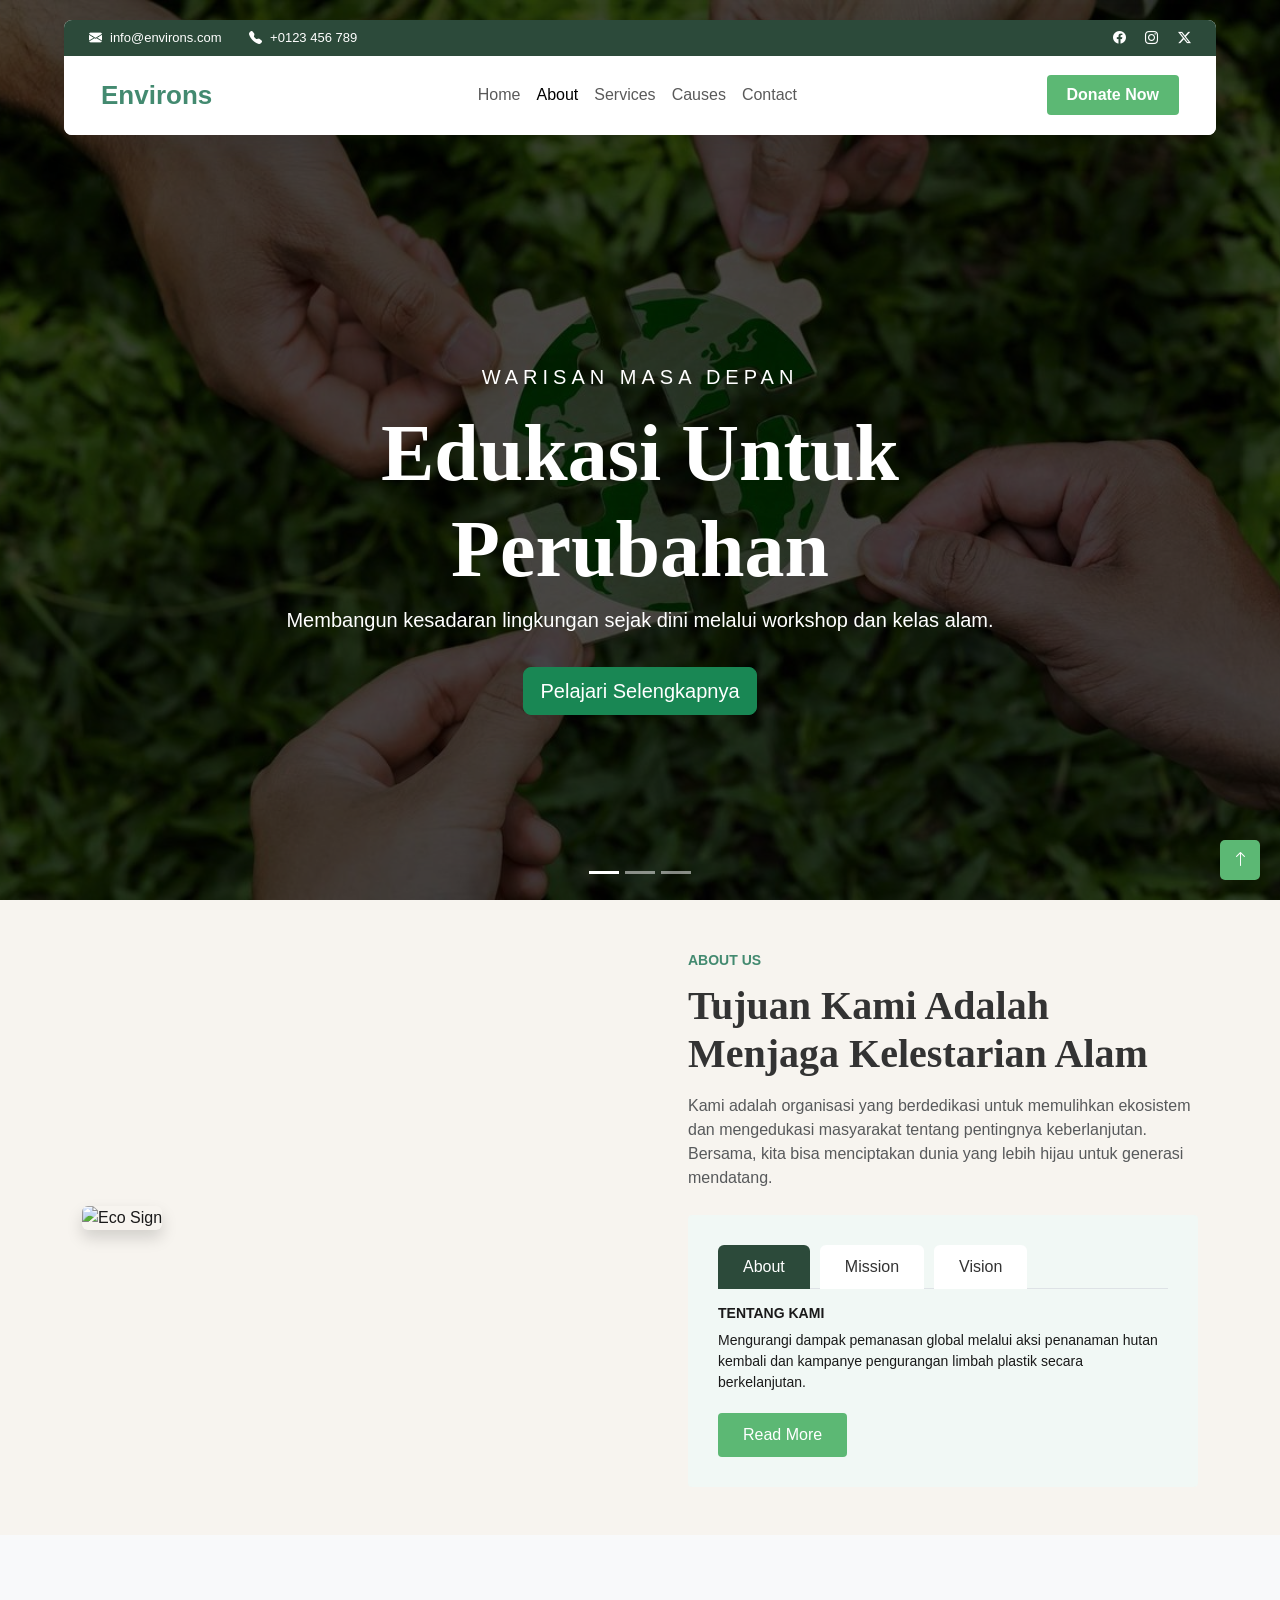
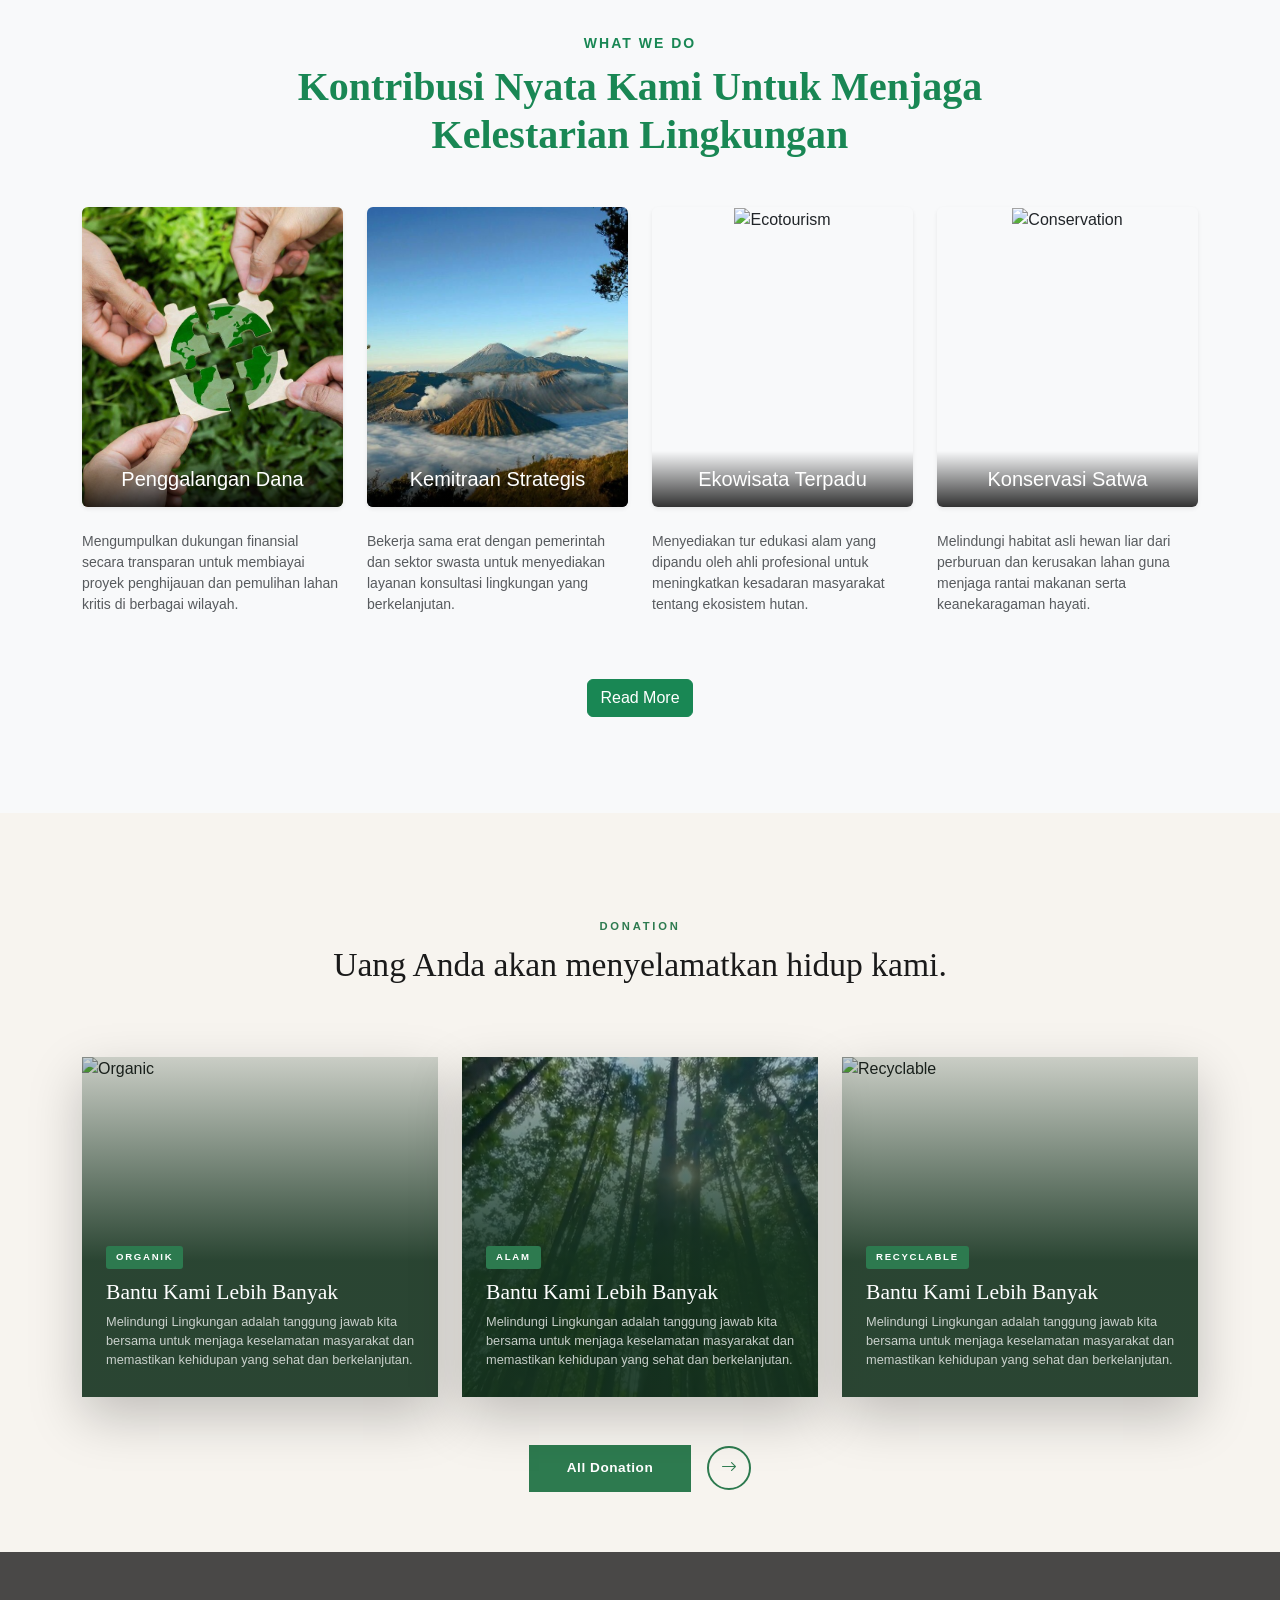
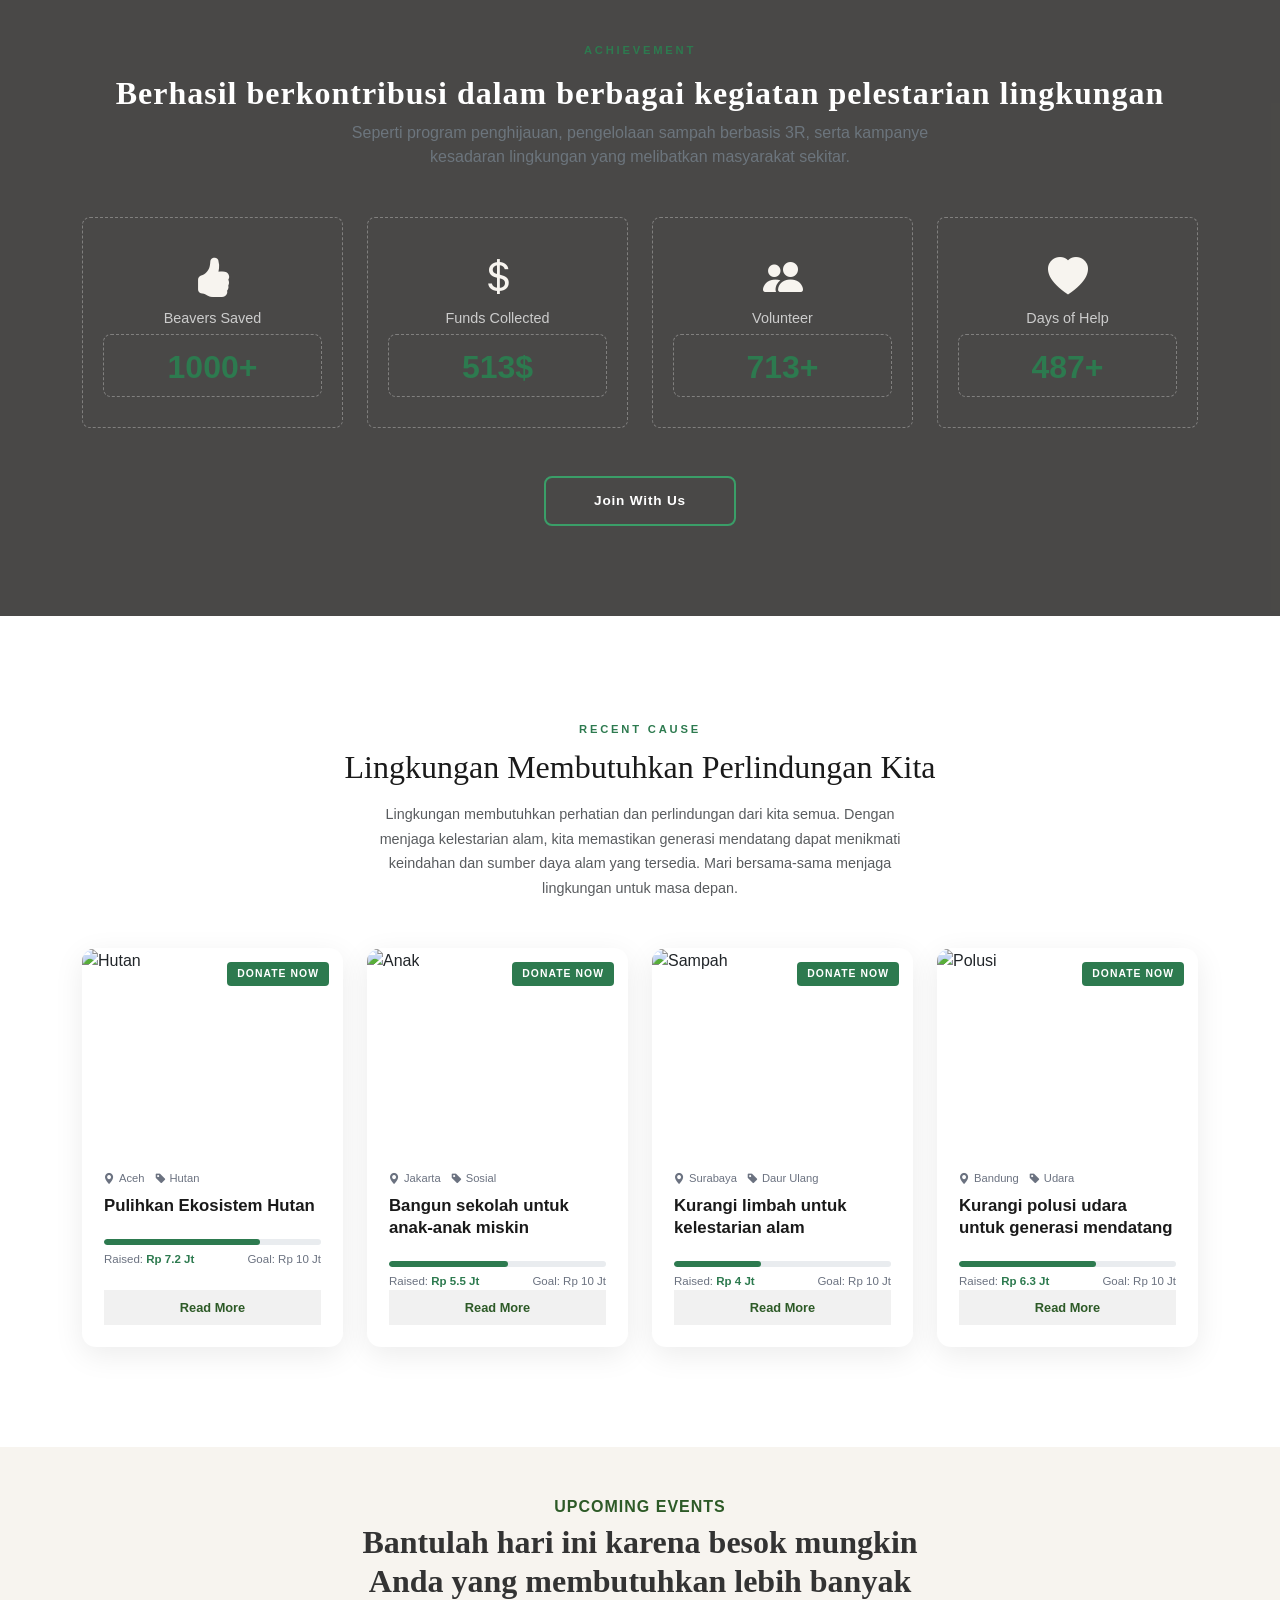
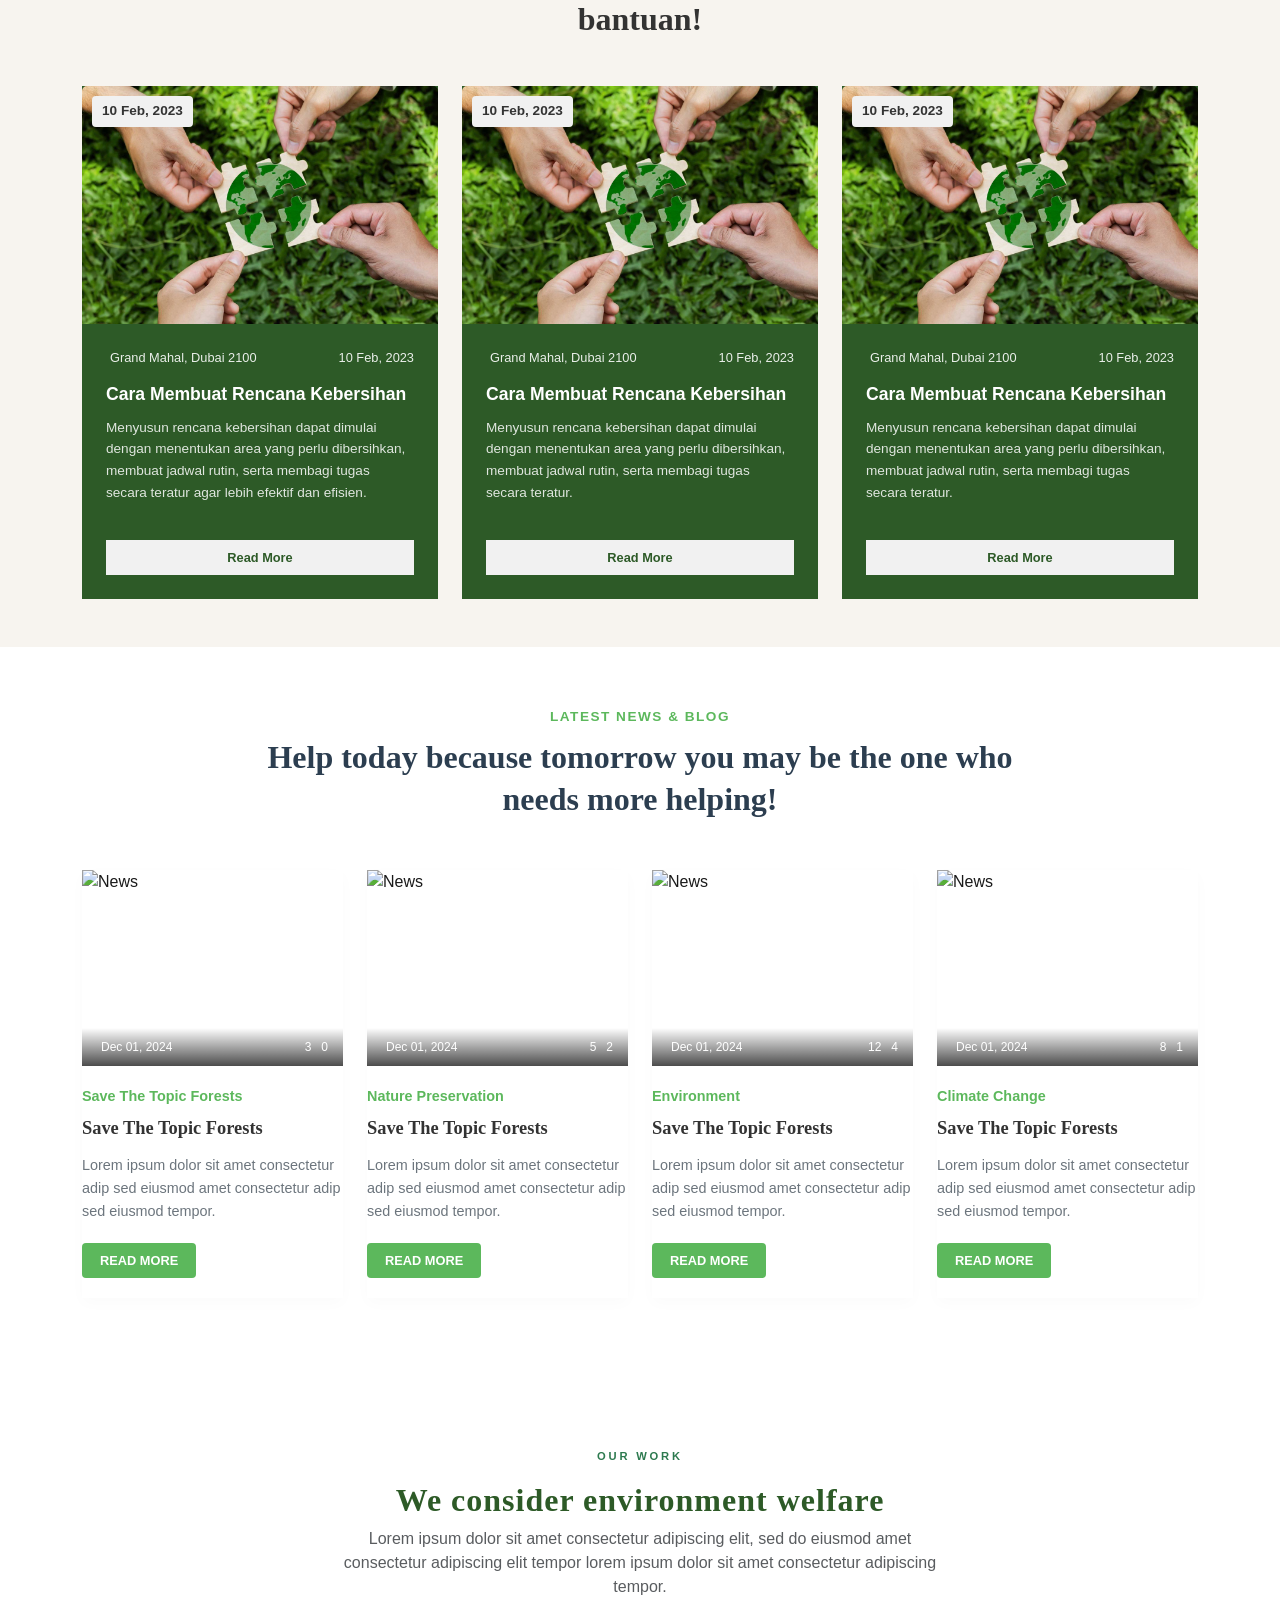
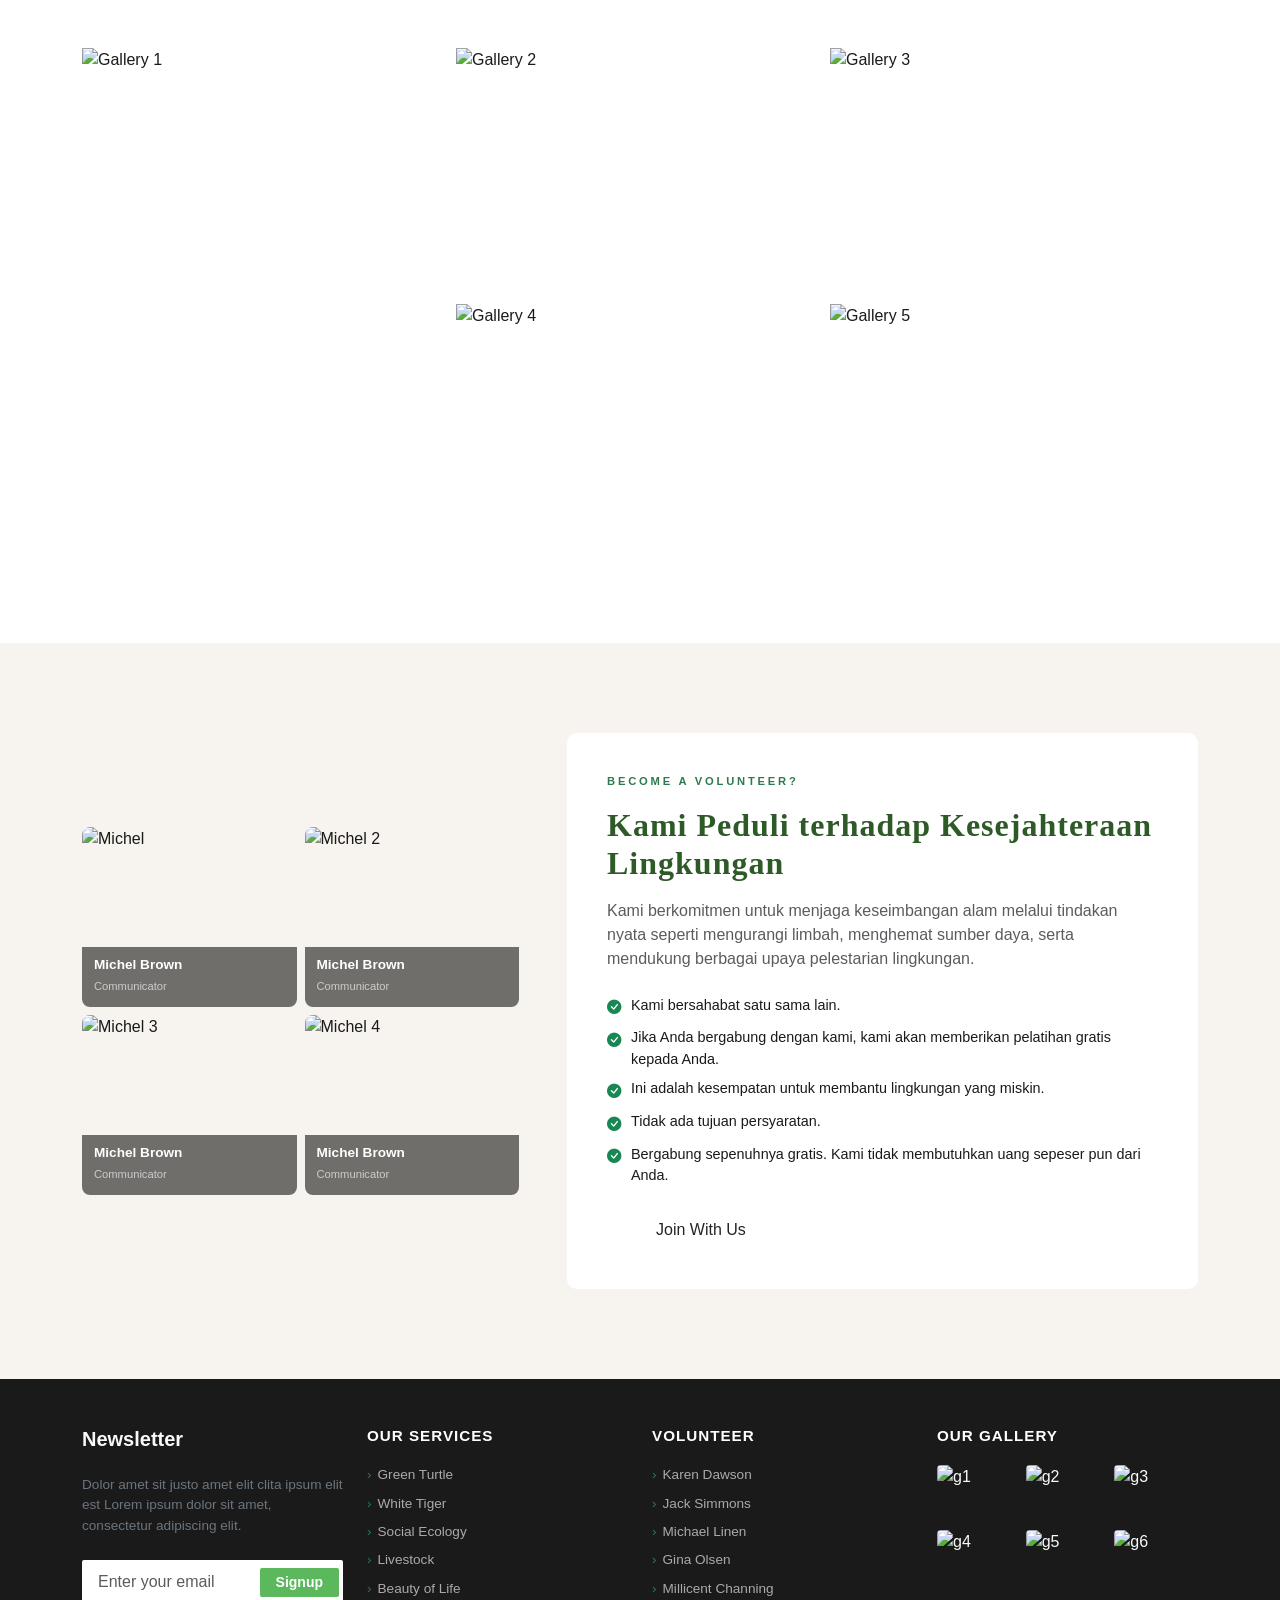
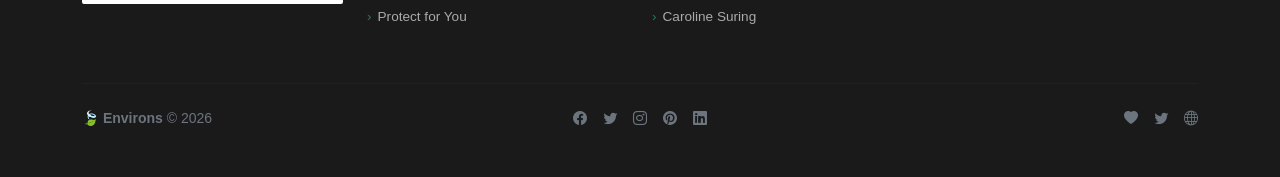
==== commit ea3f99cc: "Update index.html" ====
--- a/index.html
+++ b/index.html
@@ -4,7 +4,7 @@
     <meta charset="UTF-8">
     <meta name="viewport" content="width=device-width, initial-scale=1.0">
     <title>Environs - Hero Slider</title>
-    
+    <link rel="shortcut icon" href="assets/icon.jpg" type="image/x-icon">
     <link href="https://cdn.jsdelivr.net/npm/bootstrap@5.3.0/dist/css/bootstrap.min.css" rel="stylesheet">
     <link rel="stylesheet" href="https://cdn.jsdelivr.net/npm/bootstrap-icons@1.11.1/font/bootstrap-icons.css">
     <link rel="stylesheet" href="assets/css/style.css">
@@ -631,13 +631,6 @@
           <span>Beauty Of Life</span>
         </div>
       </div>
-      <div class="gallery-item" onclick="openLightbox('https://images.unsplash.com/photo-1504684348861-2b17fe5bea0f?w=1200&q=80')">
-        <img src="assets/lb1.jpg" alt="Gallery 6" />
-        <div class="gallery-overlay">
-          <i class="bi bi-plus-circle-fill"></i>
-          <span>Beauty Of Life</span>
-        </div>
-      </div>
     </div>
   </div>
 </section>
@@ -763,7 +756,7 @@
           <h6>Our Gallery</h6>
           <div class="footer-gallery">
             <img src="https://images.unsplash.com/photo-1462275646964-a0e3386b89fa?w=200&q=70" alt="g1" />
-            <img src="https://images.unsplash.com/photo-1504870712357-65ea720bf122?w=200&q=70" alt="g2" />
+            <img src="assets/icon.jpg" alt="g2" />
             <img src="https://images.unsplash.com/photo-1542601906990-b4d3fb778b09?w=200&q=70" alt="g3" />
             <img src="https://images.unsplash.com/photo-1488521787991-ed7bbaae773c?w=200&q=70" alt="g4" />
             <img src="https://images.unsplash.com/photo-1441974231531-c6227db76b6e?w=200&q=70" alt="g5" />
@@ -808,4 +801,4 @@
         };
     </script>
 </body>
-</html>+</html>
